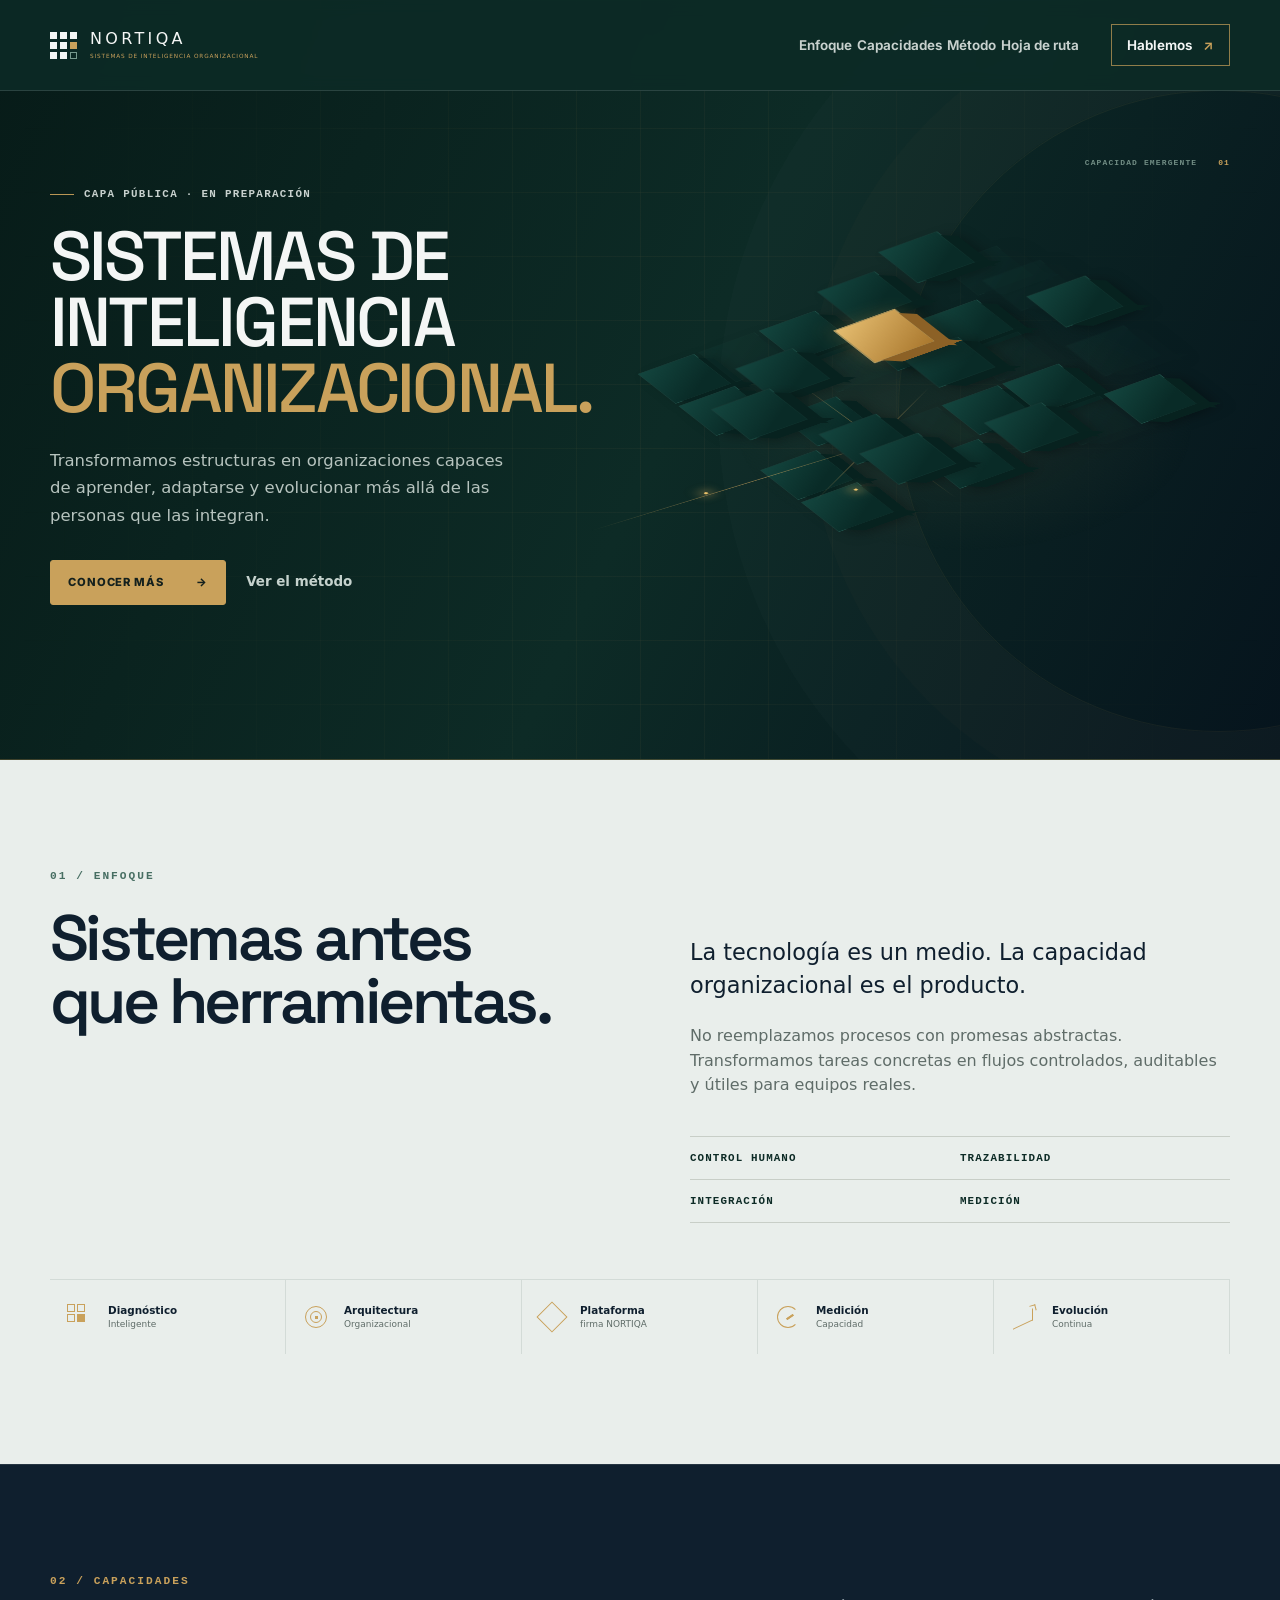
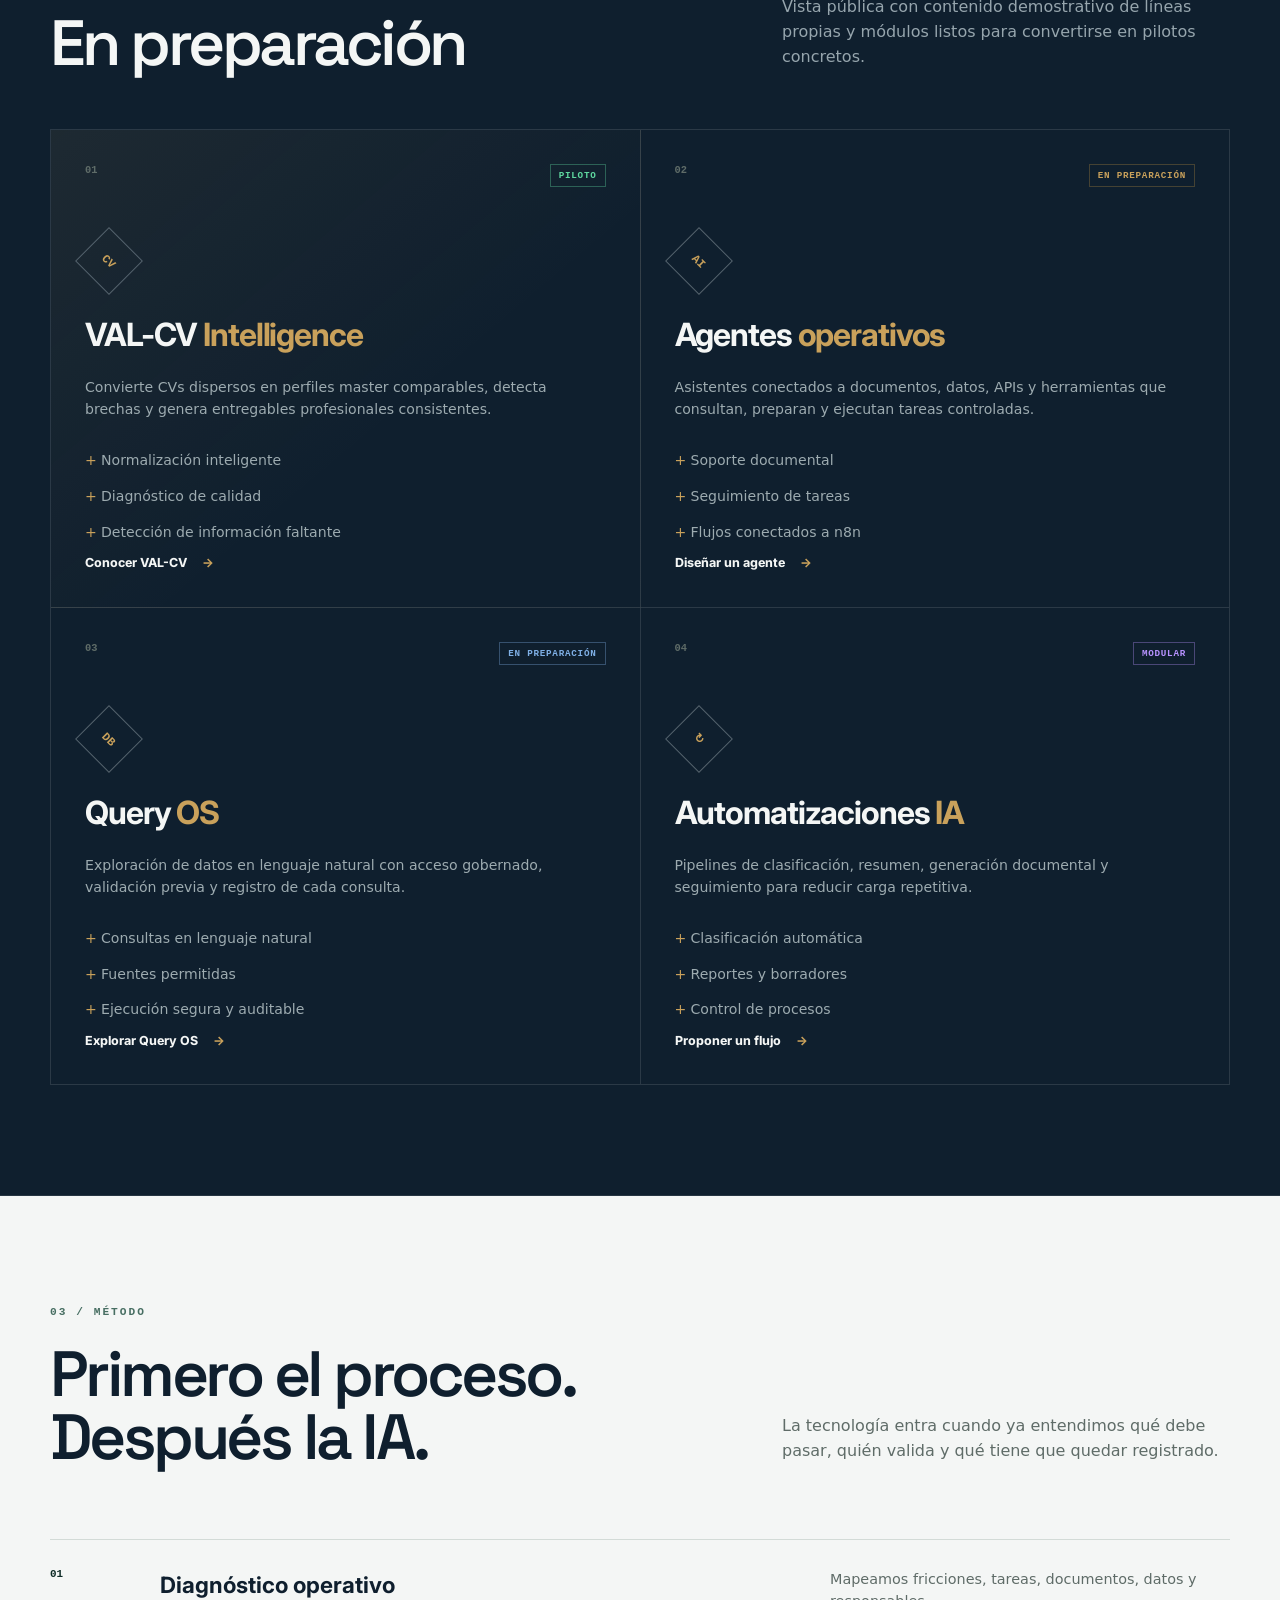
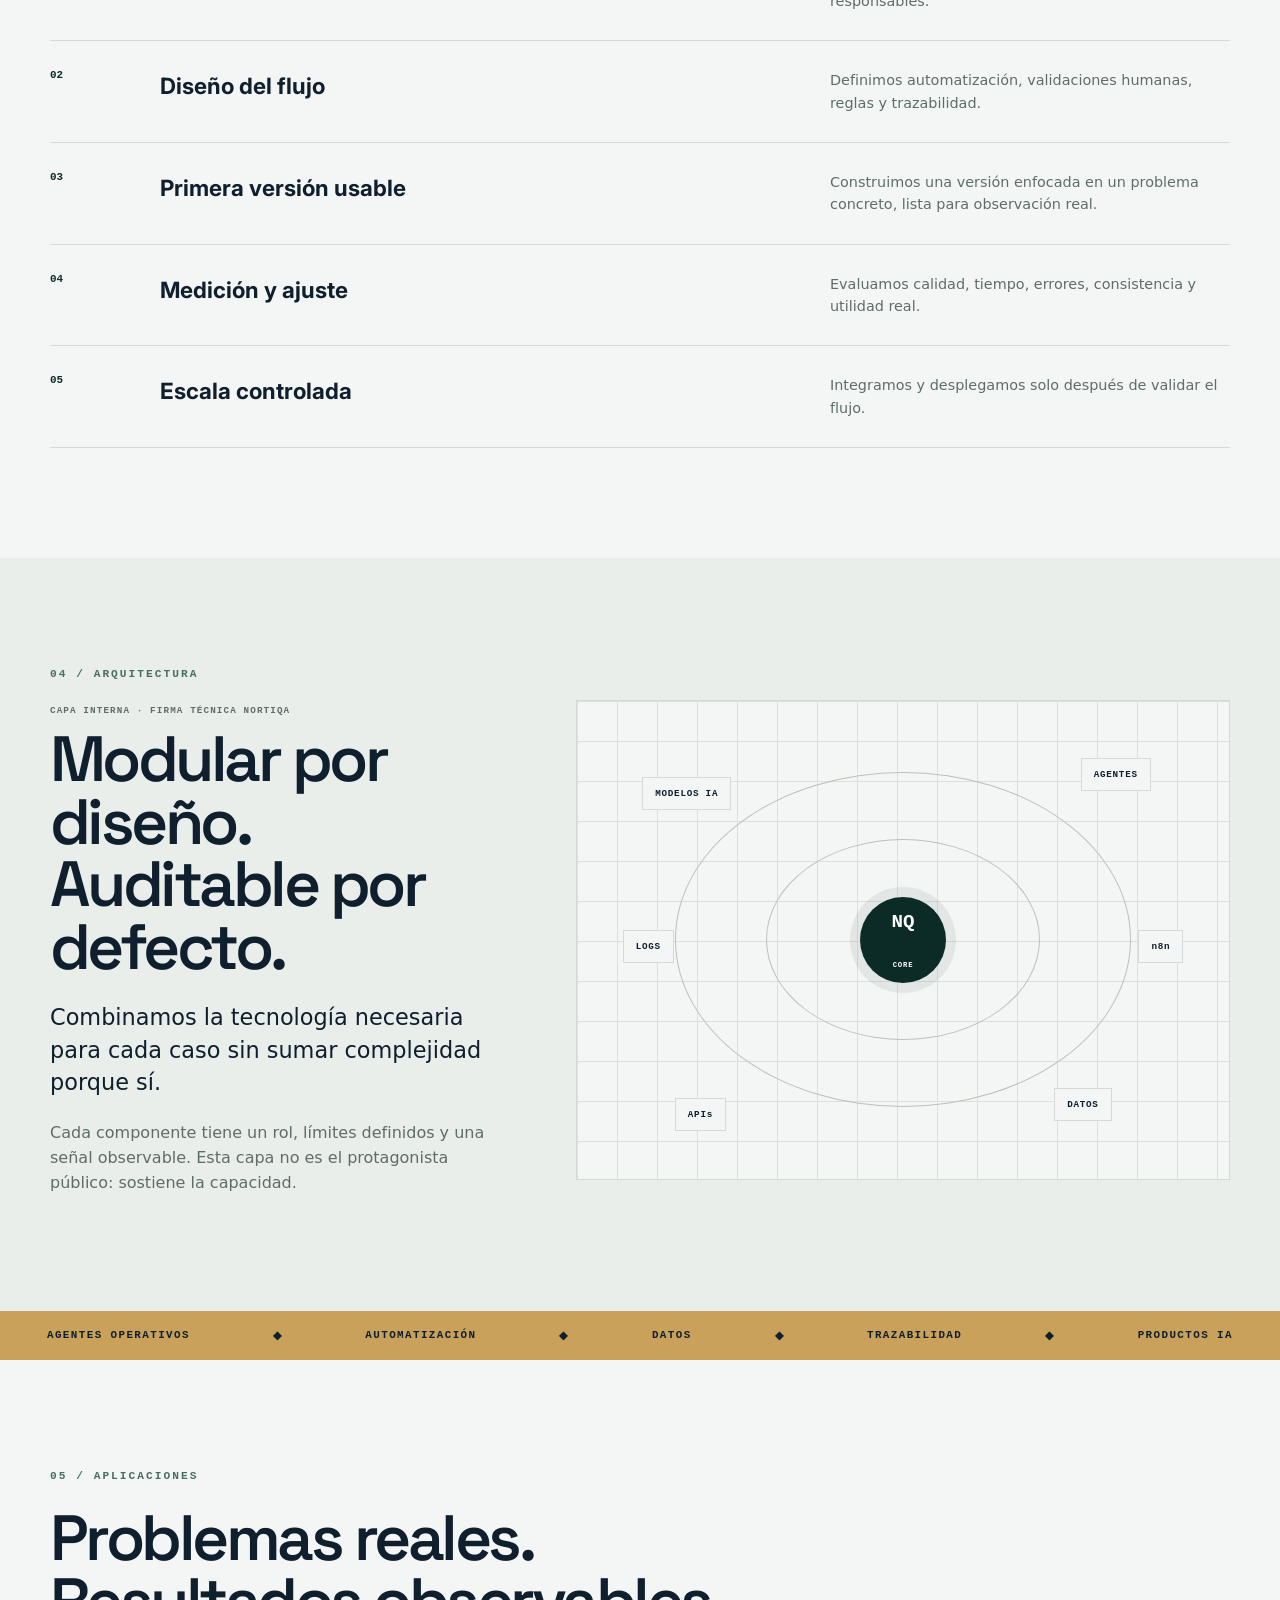
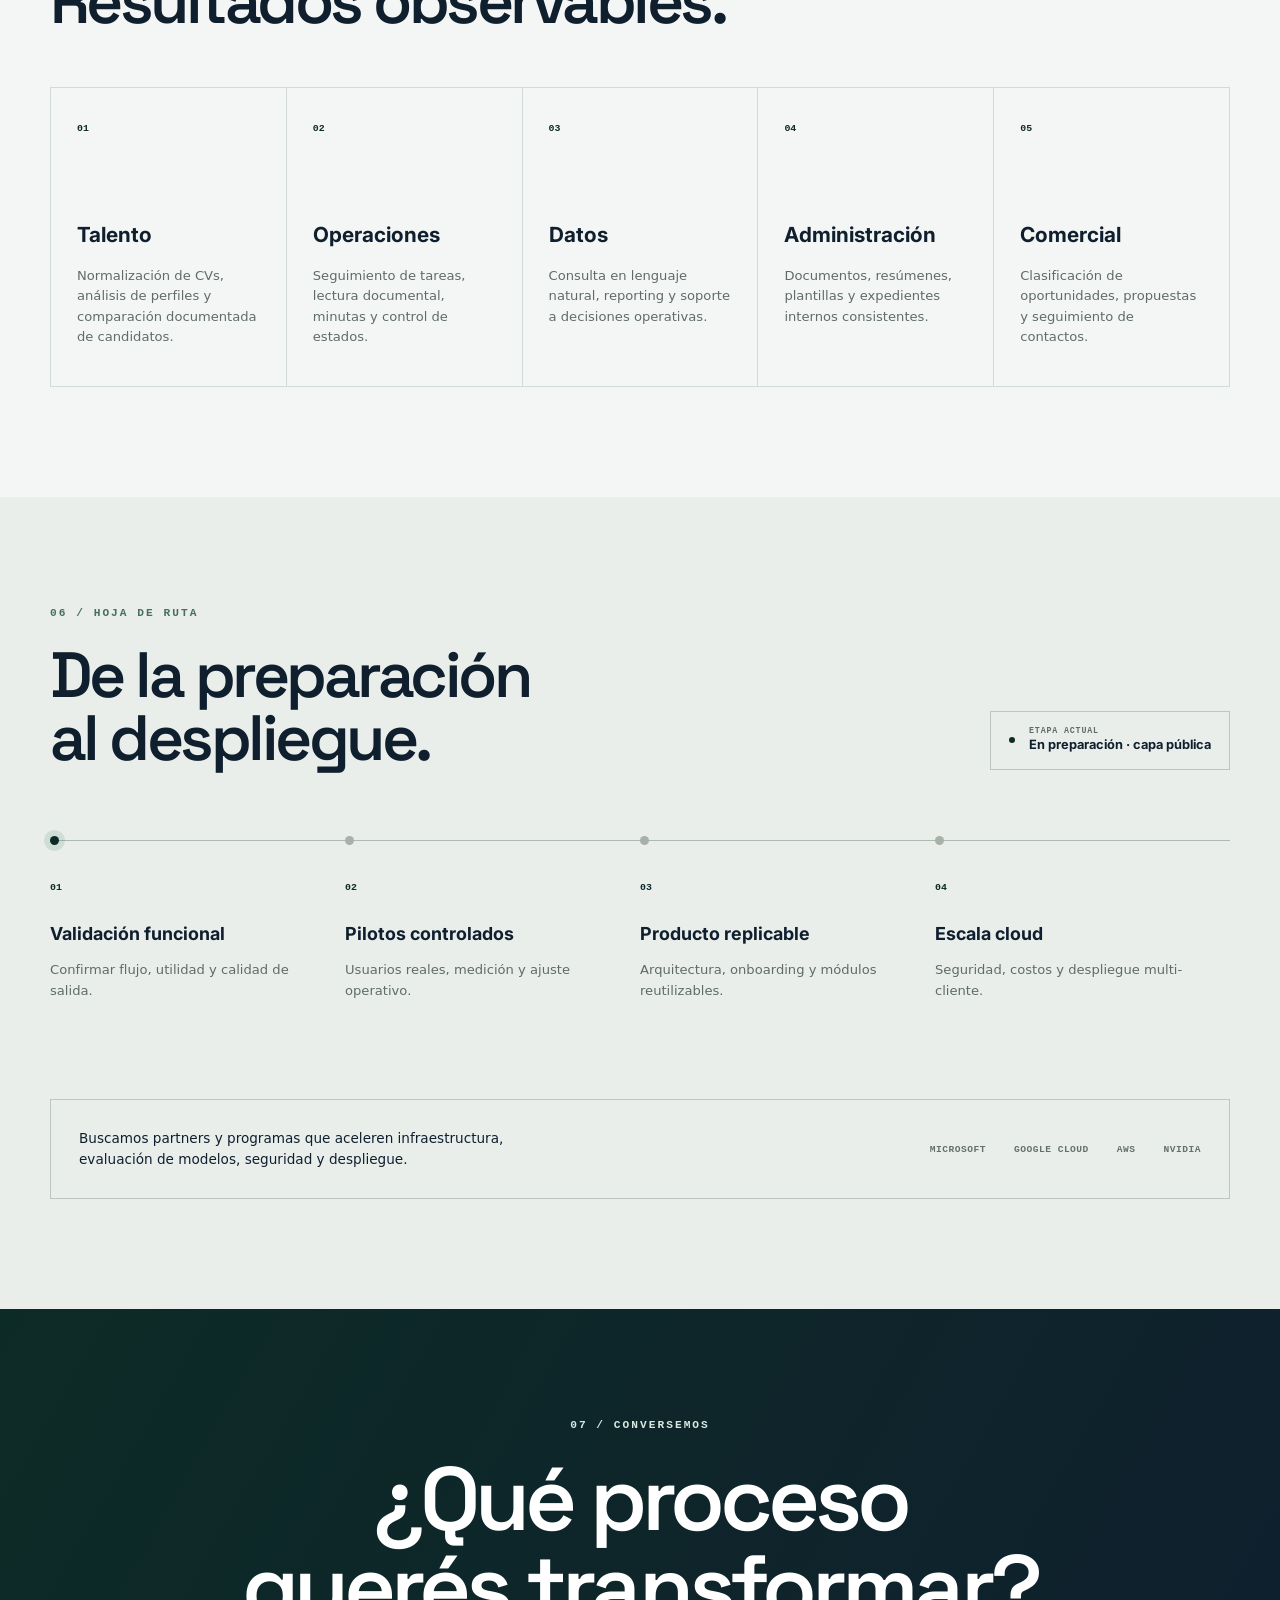
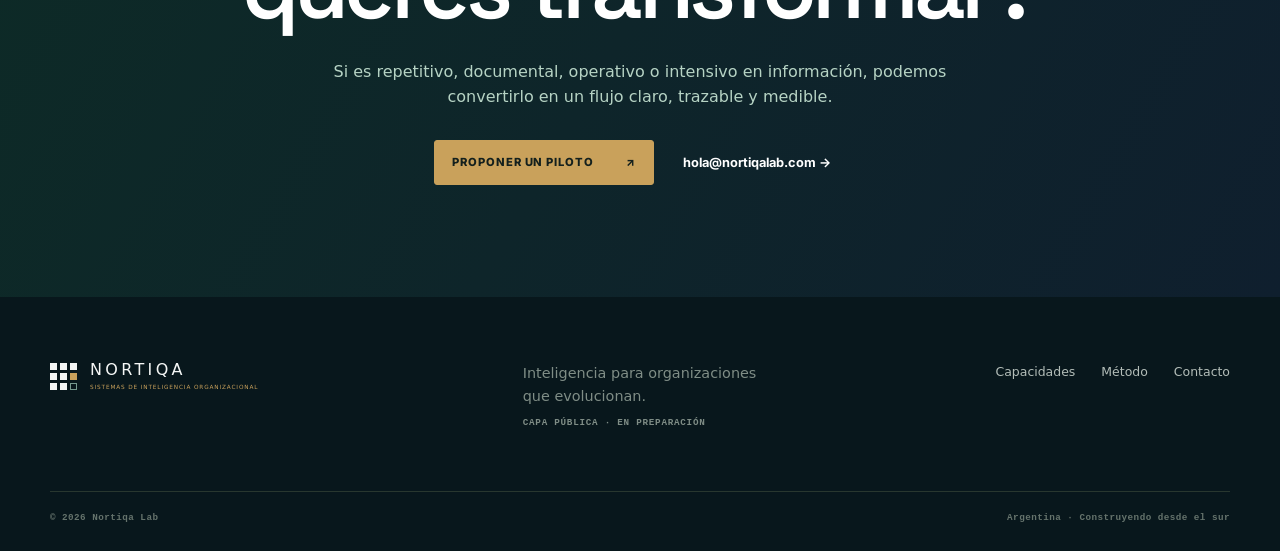
==== exports/nortiqa-home-polish/index.html @ e9f82d31 "feat(exports): institutional home polish package (section pass) Version a DEV static polish of the l" ====
<!doctype html>
<html lang="es">
<head>
  <meta charset="UTF-8">
  <meta name="viewport" content="width=device-width, initial-scale=1">
  <meta name="theme-color" content="#0d2b26">
  <meta name="description" content="NORTIQA — Sistemas de Inteligencia Organizacional. Capa pública en preparación.">
  <title>NORTIQA — Sistemas de Inteligencia Organizacional</title>
  <link rel="preconnect" href="https://fonts.googleapis.com">
  <link rel="preconnect" href="https://fonts.gstatic.com" crossorigin>
  <link href="https://fonts.googleapis.com/css2?family=Inter:wght@400;500;600;700&family=Space+Grotesk:wght@500;600;700&display=swap" rel="stylesheet">
  <link rel="stylesheet" href="style.base.css">
  <link rel="stylesheet" href="polish.css">
</head>
<body class="home polish-v2" data-layer="public">
  <a class="skip-link" href="#contenido">Saltar al contenido</a>

  <header class="site-header">
    <div class="wrap header-inner">
      <a class="brand" href="#inicio" aria-label="NORTIQA, inicio">
        <span class="nq-symbol" aria-hidden="true"><i></i><i></i><i></i><i></i><i></i><i></i><i></i><i></i><i></i></span>
        <span class="brand-name">NORTIQA<small>Sistemas de Inteligencia Organizacional</small></span>
      </a>
      <nav class="nav" aria-label="Principal">
        <div class="nav-links" id="nav-links">
          <a href="#enfoque">Enfoque</a>
          <a href="#productos">Capacidades</a>
          <a href="#metodo">Método</a>
          <a href="#roadmap">Hoja de ruta</a>
        </div>
        <button class="nav-toggle" type="button" aria-expanded="false" aria-controls="nav-links" aria-label="Abrir menú">
          <span></span><span></span><span></span>
        </button>
        <a class="nav-cta" href="#contacto">Hablemos <span>↗</span></a>
      </nav>
    </div>
  </header>

  <main id="contenido">
    <!-- 00 HERO — brand signature in header; one composition -->
    <section class="hero" id="inicio">
      <div class="wrap hero-grid">
        <div class="hero-copy">
          <p class="eyebrow"><span></span> Capa pública · En preparación</p>
          <h1>Sistemas de<br>inteligencia<br><em>organizacional.</em></h1>
          <p class="hero-lead">Transformamos estructuras en organizaciones capaces de aprender, adaptarse y evolucionar más allá de las personas que las integran.</p>
          <div class="hero-actions">
            <a class="button" href="#productos">Conocer más <span aria-hidden="true">→</span></a>
            <a class="text-link hero-secondary" href="#metodo">Ver el método</a>
          </div>
        </div>
        <div class="emergent-system" aria-label="Representación modular de capacidad emergente">
          <div class="architecture-field" aria-hidden="true">
            <i class="cube cube-1"></i><i class="cube cube-2"></i><i class="cube cube-3"></i><i class="cube cube-4"></i><i class="cube cube-5"></i><i class="cube cube-6"></i><i class="cube cube-7"></i><i class="cube cube-8"></i><i class="cube cube-9"></i><i class="cube cube-10"></i><i class="cube cube-11"></i><i class="cube cube-12"></i><i class="cube cube-13"></i><i class="cube cube-14"></i><i class="cube cube-15"></i><i class="cube cube-16"></i><i class="cube cube-17"></i><i class="cube cube-18"></i><i class="cube cube-19"></i><i class="cube cube-20"></i><i class="cube cube-21"></i><i class="cube cube-22"></i><i class="cube cube-23"></i><i class="cube cube-24"></i><i class="cube cube-25"></i><i class="cube cube-26"></i><i class="cube cube-27"></i><i class="cube cube-28"></i><i class="cube cube-29"></i><i class="cube cube-30"></i>
            <span class="field-line line-a"></span><span class="field-line line-b"></span><span class="field-line line-c"></span>
            <b class="field-node node-a"></b><b class="field-node node-b"></b><b class="field-node node-c"></b>
          </div>
          <p>CAPACIDAD EMERGENTE <span>01</span></p>
        </div>
      </div>
    </section>

    <!-- 01 ENFOQUE -->
    <section class="manifesto section-pad" id="enfoque" data-layer="public">
      <div class="wrap split-heading">
        <div>
          <p class="section-index">01 / ENFOQUE</p>
          <h2>Sistemas antes<br>que herramientas.</h2>
        </div>
        <div class="manifesto-copy">
          <p class="lead">La tecnología es un medio. La capacidad organizacional es el producto.</p>
          <p>No reemplazamos procesos con promesas abstractas. Transformamos tareas concretas en flujos controlados, auditables y útiles para equipos reales.</p>
          <div class="principles">
            <span>Control humano</span><span>Trazabilidad</span><span>Integración</span><span>Medición</span>
          </div>
        </div>
      </div>
      <div class="wrap capability-strip" aria-label="Líneas de trabajo">
        <div><span class="cap-icon icon-structure"><i></i><i></i><i></i><i></i></span><p><strong>Diagnóstico</strong><small>Inteligente</small></p></div>
        <div><span class="cap-icon icon-architecture"><i></i><i></i><i></i></span><p><strong>Arquitectura</strong><small>Organizacional</small></p></div>
        <div><span class="cap-icon icon-platform"><i></i></span><p><strong>Plataforma</strong><small>firma NORTIQA</small></p></div>
        <div><span class="cap-icon icon-measure"><i></i><i></i></span><p><strong>Medición</strong><small>Capacidad</small></p></div>
        <div><span class="cap-icon icon-evolution"><i></i><i></i></span><p><strong>Evolución</strong><small>Continua</small></p></div>
      </div>
    </section>

    <!-- 02 CAPACIDADES (capa pública; contenido demostrativo) -->
    <section class="products section-pad" id="productos" data-layer="public">
      <div class="wrap">
        <div class="section-head">
          <div>
            <p class="section-index light">02 / CAPACIDADES</p>
            <h2>En preparación</h2>
          </div>
          <p>Vista pública con contenido demostrativo de líneas propias y módulos listos para convertirse en pilotos concretos.</p>
        </div>
        <div class="product-grid">
          <article class="product-card featured">
            <div class="card-top"><span class="product-num">01</span><span class="status">PILOTO</span></div>
            <div class="product-icon">CV</div>
            <h3>VAL-CV <em>Intelligence</em></h3>
            <p>Convierte CVs dispersos en perfiles master comparables, detecta brechas y genera entregables profesionales consistentes.</p>
            <ul>
              <li>Normalización inteligente</li>
              <li>Diagnóstico de calidad</li>
              <li>Detección de información faltante</li>
            </ul>
            <a href="https://nortiqalab.com/val-cv-intelligence/">Conocer VAL-CV <span>→</span></a>
          </article>
          <article class="product-card">
            <div class="card-top"><span class="product-num">02</span><span class="status amber">EN PREPARACIÓN</span></div>
            <div class="product-icon">AI</div>
            <h3>Agentes <em>operativos</em></h3>
            <p>Asistentes conectados a documentos, datos, APIs y herramientas que consultan, preparan y ejecutan tareas controladas.</p>
            <ul>
              <li>Soporte documental</li>
              <li>Seguimiento de tareas</li>
              <li>Flujos conectados a n8n</li>
            </ul>
            <a href="#contacto">Diseñar un agente <span>→</span></a>
          </article>
          <article class="product-card">
            <div class="card-top"><span class="product-num">03</span><span class="status blue">EN PREPARACIÓN</span></div>
            <div class="product-icon">DB</div>
            <h3>Query <em>OS</em></h3>
            <p>Exploración de datos en lenguaje natural con acceso gobernado, validación previa y registro de cada consulta.</p>
            <ul>
              <li>Consultas en lenguaje natural</li>
              <li>Fuentes permitidas</li>
              <li>Ejecución segura y auditable</li>
            </ul>
            <a href="https://nortiqalab.com/productos-ia/">Explorar Query OS <span>→</span></a>
          </article>
          <article class="product-card">
            <div class="card-top"><span class="product-num">04</span><span class="status violet">MODULAR</span></div>
            <div class="product-icon">↻</div>
            <h3>Automatizaciones <em>IA</em></h3>
            <p>Pipelines de clasificación, resumen, generación documental y seguimiento para reducir carga repetitiva.</p>
            <ul>
              <li>Clasificación automática</li>
              <li>Reportes y borradores</li>
              <li>Control de procesos</li>
            </ul>
            <a href="#contacto">Proponer un flujo <span>→</span></a>
          </article>
        </div>
      </div>
    </section>

    <!-- 03 MÉTODO -->
    <section class="method section-pad" id="metodo" data-layer="public">
      <div class="wrap">
        <div class="section-head dark">
          <div>
            <p class="section-index">03 / MÉTODO</p>
            <h2>Primero el proceso.<br>Después la IA.</h2>
          </div>
          <p>La tecnología entra cuando ya entendimos qué debe pasar, quién valida y qué tiene que quedar registrado.</p>
        </div>
        <ol class="method-list">
          <li><span>01</span><div><h3>Diagnóstico operativo</h3><p>Mapeamos fricciones, tareas, documentos, datos y responsables.</p></div></li>
          <li><span>02</span><div><h3>Diseño del flujo</h3><p>Definimos automatización, validaciones humanas, reglas y trazabilidad.</p></div></li>
          <li><span>03</span><div><h3>Primera versión usable</h3><p>Construimos una versión enfocada en un problema concreto, lista para observación real.</p></div></li>
          <li><span>04</span><div><h3>Medición y ajuste</h3><p>Evaluamos calidad, tiempo, errores, consistencia y utilidad real.</p></div></li>
          <li><span>05</span><div><h3>Escala controlada</h3><p>Integramos y desplegamos solo después de validar el flujo.</p></div></li>
        </ol>
      </div>
    </section>

    <!-- 04 ARQUITECTURA — capa interna / firma técnica -->
    <section class="architecture section-pad" id="arquitectura" data-layer="internal">
      <div class="wrap architecture-grid">
        <div>
          <p class="section-index">04 / ARQUITECTURA</p>
          <p class="layer-note">Capa interna · firma técnica NORTIQA</p>
          <h2>Modular por diseño.<br>Auditable por defecto.</h2>
          <p class="lead">Combinamos la tecnología necesaria para cada caso sin sumar complejidad porque sí.</p>
          <p>Cada componente tiene un rol, límites definidos y una señal observable. Esta capa no es el protagonista público: sostiene la capacidad.</p>
        </div>
        <div class="tech-map" aria-label="Mapa técnico NORTIQA">
          <span class="tech-core">NQ<br><small>CORE</small></span>
          <span class="tech-item t1">MODELOS IA</span>
          <span class="tech-item t2">AGENTES</span>
          <span class="tech-item t3">n8n</span>
          <span class="tech-item t4">DATOS</span>
          <span class="tech-item t5">APIs</span>
          <span class="tech-item t6">LOGS</span>
        </div>
      </div>
      <div class="ticker" aria-hidden="true">
        <span>AGENTES OPERATIVOS</span><i>◆</i>
        <span>AUTOMATIZACIÓN</span><i>◆</i>
        <span>DATOS</span><i>◆</i>
        <span>TRAZABILIDAD</span><i>◆</i>
        <span>PRODUCTOS IA</span>
      </div>
    </section>

    <!-- 05 APLICACIONES -->
    <section class="use-cases section-pad" id="aplicaciones" data-layer="public">
      <div class="wrap">
        <div class="section-head">
          <div>
            <p class="section-index">05 / APLICACIONES</p>
            <h2>Problemas reales.<br>Resultados observables.</h2>
          </div>
        </div>
        <div class="case-grid">
          <article><span>01</span><h3>Talento</h3><p>Normalización de CVs, análisis de perfiles y comparación documentada de candidatos.</p></article>
          <article><span>02</span><h3>Operaciones</h3><p>Seguimiento de tareas, lectura documental, minutas y control de estados.</p></article>
          <article><span>03</span><h3>Datos</h3><p>Consulta en lenguaje natural, reporting y soporte a decisiones operativas.</p></article>
          <article><span>04</span><h3>Administración</h3><p>Documentos, resúmenes, plantillas y expedientes internos consistentes.</p></article>
          <article><span>05</span><h3>Comercial</h3><p>Clasificación de oportunidades, propuestas y seguimiento de contactos.</p></article>
        </div>
      </div>
    </section>

    <!-- 06 HOJA DE RUTA -->
    <section class="roadmap section-pad" id="roadmap" data-layer="public">
      <div class="wrap">
        <div class="section-head dark">
          <div>
            <p class="section-index">06 / HOJA DE RUTA</p>
            <h2>De la preparación<br>al despliegue.</h2>
          </div>
          <div class="stage-badge">
            <span></span>
            <div>
              <small>ETAPA ACTUAL</small>
              <strong>En preparación · capa pública</strong>
            </div>
          </div>
        </div>
        <div class="roadmap-line">
          <article class="active"><span>01</span><h3>Validación funcional</h3><p>Confirmar flujo, utilidad y calidad de salida.</p></article>
          <article><span>02</span><h3>Pilotos controlados</h3><p>Usuarios reales, medición y ajuste operativo.</p></article>
          <article><span>03</span><h3>Producto replicable</h3><p>Arquitectura, onboarding y módulos reutilizables.</p></article>
          <article><span>04</span><h3>Escala cloud</h3><p>Seguridad, costos y despliegue multi-cliente.</p></article>
        </div>
        <div class="cloud-note">
          <p>Buscamos partners y programas que aceleren infraestructura, evaluación de modelos, seguridad y despliegue.</p>
          <div><span>MICROSOFT</span><span>GOOGLE CLOUD</span><span>AWS</span><span>NVIDIA</span></div>
        </div>
      </div>
    </section>

    <!-- 07 CTA -->
    <section class="cta section-pad" id="contacto" data-layer="public">
      <div class="wrap cta-inner">
        <p class="section-index light">07 / CONVERSEMOS</p>
        <h2>¿Qué proceso<br>querés transformar?</h2>
        <p>Si es repetitivo, documental, operativo o intensivo en información, podemos convertirlo en un flujo claro, trazable y medible.</p>
        <div class="hero-actions">
          <a class="button light-button" href="https://nortiqalab.com/contacto/">Proponer un piloto <span>↗</span></a>
          <a class="text-link" href="mailto:hola@nortiqalab.com">hola@nortiqalab.com →</a>
        </div>
      </div>
    </section>
  </main>

  <footer class="site-footer">
    <div class="wrap footer-main">
      <a class="brand footer-brand" href="#inicio">
        <span class="nq-symbol" aria-hidden="true"><i></i><i></i><i></i><i></i><i></i><i></i><i></i><i></i><i></i></span>
        <span class="brand-name">NORTIQA<small>Sistemas de Inteligencia Organizacional</small></span>
      </a>
      <p>Inteligencia para organizaciones<br>que evolucionan.<br><span class="footer-layer">Capa pública · En preparación</span></p>
      <div class="footer-links">
        <a href="#productos">Capacidades</a>
        <a href="#metodo">Método</a>
        <a href="#contacto">Contacto</a>
      </div>
    </div>
    <div class="wrap footer-bottom">
      <span>© 2026 Nortiqa Lab</span>
      <span>Argentina · Construyendo desde el sur</span>
    </div>
  </footer>

  <script src="nav.js"></script>
</body>
</html>
---- exports/nortiqa-home-polish/style.base.css ----
/*
Theme Name: Nortiqa Lab
Author: Nortiqa Lab
Version: 0.5.1
Text Domain: nortiqa-lab
*/
@font-face{font-family:"Space Grotesk";font-style:normal;font-weight:500;font-display:swap;src:url("fonts/SpaceGrotesk-500.woff2") format("woff2")}
@font-face{font-family:"Space Grotesk";font-style:normal;font-weight:600;font-display:swap;src:url("fonts/SpaceGrotesk-600.woff2") format("woff2")}
@font-face{font-family:"Space Grotesk";font-style:normal;font-weight:700;font-display:swap;src:url("fonts/SpaceGrotesk-700.woff2") format("woff2")}
@font-face{font-family:"Inter";font-style:normal;font-weight:400;font-display:swap;src:url("fonts/Inter-400.woff2") format("woff2")}
@font-face{font-family:"Inter";font-style:normal;font-weight:500;font-display:swap;src:url("fonts/Inter-500.woff2") format("woff2")}
@font-face{font-family:"Inter";font-style:normal;font-weight:600;font-display:swap;src:url("fonts/Inter-600.woff2") format("woff2")}


:root{--ink:#101b17;--forest:#0b1814;--green:#29e58c;--green-dark:#08613e;--cream:#f3f0e7;--paper:#faf9f5;--muted:#66716b;--line:#d9ddd7;--white:#fff;--amber:#f1b94f;--blue:#68a8ff;--violet:#b792ff;--mono:"SFMono-Regular",Consolas,"Liberation Mono",monospace;--sans:Inter,"Helvetica Neue",Arial,sans-serif}
*{box-sizing:border-box}html{scroll-behavior:smooth}body{margin:0;background:var(--paper);color:var(--ink);font-family:var(--sans);line-height:1.55;-webkit-font-smoothing:antialiased}a{color:inherit}.wrap{width:min(1180px,calc(100% - 48px));margin-inline:auto}.skip-link{position:fixed;left:12px;top:-60px;z-index:100;background:var(--green);padding:12px 16px;color:var(--forest)}.skip-link:focus{top:12px}.site-header{position:absolute;inset:0 0 auto;z-index:20;border-bottom:1px solid rgba(255,255,255,.14);color:white}.header-inner{height:84px;display:flex;align-items:center;justify-content:space-between}.brand{display:inline-flex;align-items:center;gap:11px;color:inherit;text-decoration:none;font-size:.76rem;font-weight:800;letter-spacing:.17em;line-height:1.1}.brand b{display:block;color:var(--green);font-weight:800}.brand-mark{width:36px;height:36px;display:grid;place-items:center;border:1px solid var(--green);color:var(--green);font:700 .72rem var(--mono);letter-spacing:-.04em;transform:rotate(45deg)}.brand-mark::first-line{transform:rotate(-45deg)}.nav{display:flex;align-items:center;gap:32px}.nav a{text-decoration:none;color:#cbd3cf;font-size:.84rem;font-weight:650}.nav a:hover{color:var(--green)}.nav-cta{border:1px solid rgba(255,255,255,.35);padding:10px 15px;color:white!important}.nav-cta span{color:var(--green);margin-left:8px}.nav-toggle{display:none;flex-direction:column;justify-content:center;gap:5px;width:34px;height:34px;padding:6px;margin:0;background:none;border:0;color:inherit;cursor:pointer}.nav-toggle span{display:block;width:20px;height:2px;background:currentColor;transition:transform .2s ease,opacity .2s ease}.nav-toggle[aria-expanded="true"] span:nth-child(1){transform:translateY(7px) rotate(45deg)}.nav-toggle[aria-expanded="true"] span:nth-child(2){opacity:0}.nav-toggle[aria-expanded="true"] span:nth-child(3){transform:translateY(-7px) rotate(-45deg)}.hero{min-height:780px;padding:160px 0 86px;background:var(--forest);color:white;overflow:hidden;position:relative}.hero:before{content:"";position:absolute;inset:0;background-image:linear-gradient(rgba(255,255,255,.025) 1px,transparent 1px),linear-gradient(90deg,rgba(255,255,255,.025) 1px,transparent 1px);background-size:64px 64px;mask-image:linear-gradient(to right,#000,transparent 75%)}.hero:after{content:"";position:absolute;width:640px;height:640px;border:1px solid rgba(41,229,140,.12);border-radius:50%;right:-260px;top:90px;box-shadow:0 0 0 90px rgba(41,229,140,.025),0 0 0 180px rgba(41,229,140,.018)}.hero-grid{position:relative;z-index:2;display:grid;grid-template-columns:minmax(0,1.25fr) minmax(360px,.75fr);gap:70px;align-items:center}.eyebrow,.section-index{font:700 .7rem var(--mono);letter-spacing:.18em;text-transform:uppercase;color:var(--green)}.eyebrow{display:flex;align-items:center;gap:10px;margin:0 0 26px}.eyebrow span{width:24px;height:1px;background:var(--green)}.hero h1{max-width:790px;margin:0;font-size:clamp(3.6rem,6.5vw,6.7rem);font-weight:560;line-height:.93;letter-spacing:-.065em}.hero h1 em,.product-card h3 em{color:var(--green);font-style:normal}.hero-lead{max-width:660px;margin:30px 0;color:#aebbb5;font-size:1.18rem;line-height:1.65}.hero-actions{display:flex;align-items:center;flex-wrap:wrap;gap:14px}.button{display:inline-flex;align-items:center;justify-content:center;gap:32px;min-height:52px;padding:13px 20px;background:var(--green);border:1px solid var(--green);color:var(--forest);font-size:.83rem;font-weight:800;text-decoration:none}.button:hover{background:#55efa4}.button.secondary{background:transparent;border-color:#5c6963;color:white}.hero-meta{display:flex;gap:28px;margin-top:54px;color:#84918b;font:600 .68rem var(--mono);letter-spacing:.05em;text-transform:uppercase}.hero-meta span{display:flex;align-items:center;gap:8px}.hero-meta i,.system-foot i,.stage-badge>span{width:6px;height:6px;border-radius:50%;background:var(--green);box-shadow:0 0 10px var(--green)}.system-card{position:relative;background:rgba(16,34,27,.75);border:1px solid rgba(41,229,140,.25);padding:18px;box-shadow:0 30px 80px rgba(0,0,0,.25);backdrop-filter:blur(12px)}.system-top,.system-foot{display:flex;justify-content:space-between;align-items:center;color:#718078;font:600 .58rem var(--mono);letter-spacing:.08em}.system-top b{color:var(--green);font-weight:700}.flow-stage{padding:18px 20px;margin-top:18px;border:1px solid rgba(255,255,255,.12);display:flex;flex-direction:column;position:relative}.flow-stage:before{content:"";position:absolute;left:-1px;top:15px;bottom:15px;width:2px;background:#607068}.flow-stage small{font:600 .56rem var(--mono);color:#728078;letter-spacing:.12em}.flow-stage strong{margin:6px 0 2px;font-size:1rem}.flow-stage span{color:#7f8d86;font-size:.7rem}.flow-engine{background:rgba(41,229,140,.07);border-color:rgba(41,229,140,.4)}.flow-engine:before,.flow-output:before{background:var(--green)}.flow-engine strong{color:var(--green)}.flow-connector{height:38px;display:flex;align-items:center;gap:12px;padding-left:30px}.flow-connector span{width:1px;height:100%;background:rgba(41,229,140,.35)}.flow-connector b{font:600 .5rem var(--mono);color:#52635a;letter-spacing:.12em}.system-foot{margin-top:18px;padding-top:14px;border-top:1px solid rgba(255,255,255,.08)}.system-foot strong{display:flex;align-items:center;gap:8px;color:#90a098;font-weight:600}.section-pad{padding:110px 0}.split-heading{display:grid;grid-template-columns:1fr 1fr;gap:100px}.section-index{margin:0 0 25px;color:var(--green-dark)}.section-index.light{color:var(--green)}h2{margin:0;font-size:clamp(2.8rem,5vw,5.2rem);line-height:.98;letter-spacing:-.055em;font-weight:580}.manifesto{background:var(--cream)}.manifesto-copy{padding-top:44px}.manifesto-copy p{color:var(--muted);font-size:1rem;max-width:570px}.manifesto-copy .lead,.architecture .lead{color:var(--ink);font-size:1.4rem;line-height:1.45}.principles{display:grid;grid-template-columns:1fr 1fr;border-top:1px solid #c8cec7;margin-top:38px}.principles span{padding:15px 0;border-bottom:1px solid #c8cec7;color:var(--green-dark);font:700 .68rem var(--mono);letter-spacing:.1em;text-transform:uppercase}.products{background:var(--forest);color:white}.section-head{display:flex;justify-content:space-between;gap:60px;align-items:flex-end;margin-bottom:54px}.section-head>p{max-width:390px;color:#89958f;margin:0 0 5px}.product-grid{display:grid;grid-template-columns:repeat(2,1fr);border-left:1px solid #2e3c36;border-top:1px solid #2e3c36}.product-card{min-height:480px;padding:34px;border-right:1px solid #2e3c36;border-bottom:1px solid #2e3c36;position:relative;transition:background .2s}.product-card:hover{background:#10251d}.product-card.featured{background:linear-gradient(140deg,rgba(41,229,140,.11),transparent 60%)}.card-top{display:flex;justify-content:space-between}.product-num{color:#637168;font:600 .65rem var(--mono)}.status{border:1px solid rgba(41,229,140,.35);padding:5px 8px;color:var(--green);font:700 .54rem var(--mono);letter-spacing:.08em}.status.amber{color:var(--amber);border-color:rgba(241,185,79,.35)}.status.blue{color:var(--blue);border-color:rgba(104,168,255,.35)}.status.violet{color:var(--violet);border-color:rgba(183,146,255,.35)}.product-icon{margin:50px 0 25px;width:48px;height:48px;border:1px solid #52615a;display:grid;place-items:center;color:var(--green);font:700 .72rem var(--mono);transform:rotate(45deg)}.product-card h3{font-size:2rem;margin:0 0 18px;letter-spacing:-.035em}.product-card p,.product-card li{color:#8d9a94;font-size:.88rem}.product-card ul{list-style:none;padding:0;margin:22px 0}.product-card li{padding:7px 0 7px 16px;position:relative}.product-card li:before{content:"+";position:absolute;left:0;color:var(--green)}.product-card>a{position:absolute;bottom:34px;text-decoration:none;color:white;font-size:.78rem;font-weight:750}.product-card>a span{color:var(--green);margin-left:12px}.method{background:var(--paper)}.section-head.dark>p{color:var(--muted)}.method-list{list-style:none;padding:0;margin:70px 0 0;border-top:1px solid var(--line)}.method-list li{display:grid;grid-template-columns:110px 1fr;padding:28px 0;border-bottom:1px solid var(--line)}.method-list>li>span{font:700 .68rem var(--mono);color:var(--green-dark)}.method-list div{display:flex;justify-content:space-between;gap:40px}.method-list h3{margin:0;font-size:1.4rem}.method-list p{width:400px;max-width:50%;margin:0;color:var(--muted);font-size:.9rem}.architecture{padding-bottom:0;background:var(--cream);overflow:hidden}.architecture-grid{display:grid;grid-template-columns:.8fr 1.2fr;gap:90px;align-items:center}.architecture-grid>div:first-child>p:last-child{color:var(--muted)}.tech-map{height:480px;position:relative;border:1px solid #cad0c9;background-image:linear-gradient(#dce0da 1px,transparent 1px),linear-gradient(90deg,#dce0da 1px,transparent 1px);background-size:40px 40px}.tech-map:before,.tech-map:after{content:"";position:absolute;inset:15%;border:1px solid #b8c2ba;border-radius:50%}.tech-map:after{inset:29%}.tech-core{position:absolute;z-index:2;left:50%;top:50%;transform:translate(-50%,-50%);width:86px;height:86px;border-radius:50%;display:grid;place-items:center;text-align:center;background:var(--forest);color:var(--green);font:700 1.2rem var(--mono);box-shadow:0 0 0 12px rgba(41,229,140,.12)}.tech-core small{font-size:.45rem;letter-spacing:.12em}.tech-item{position:absolute;z-index:2;background:var(--paper);border:1px solid #bdc6be;padding:10px 12px;color:var(--green-dark);font:700 .58rem var(--mono);letter-spacing:.08em}.t1{left:10%;top:16%}.t2{right:12%;top:12%}.t3{right:7%;top:48%}.t4{right:18%;bottom:12%}.t5{left:15%;bottom:10%}.t6{left:7%;top:48%}.ticker{margin-top:100px;background:var(--green);color:var(--forest);padding:18px;display:flex;justify-content:space-around;gap:25px;white-space:nowrap;font:800 .68rem var(--mono);letter-spacing:.13em}.ticker i{font-style:normal}.use-cases{background:var(--paper)}.case-grid{display:grid;grid-template-columns:repeat(5,1fr);border-top:1px solid var(--line);border-left:1px solid var(--line)}.case-grid article{min-height:290px;padding:26px;border-right:1px solid var(--line);border-bottom:1px solid var(--line)}.case-grid span{font:700 .62rem var(--mono);color:var(--green-dark)}.case-grid h3{margin:80px 0 15px;font-size:1.3rem}.case-grid p{color:var(--muted);font-size:.82rem}.roadmap{background:#e9ede8}.stage-badge{display:flex;align-items:center;gap:14px;border:1px solid #bdc7bf;padding:14px 18px}.stage-badge div{display:flex;flex-direction:column}.stage-badge small{font:600 .52rem var(--mono);letter-spacing:.1em;color:var(--muted)}.stage-badge strong{font-size:.8rem}.roadmap-line{display:grid;grid-template-columns:repeat(4,1fr);margin-top:70px;border-top:1px solid #aeb9b1}.roadmap-line article{position:relative;padding:32px 30px 0 0}.roadmap-line article:before{content:"";position:absolute;top:-5px;width:9px;height:9px;border-radius:50%;background:#a7b1aa}.roadmap-line article.active:before{background:var(--green-dark);box-shadow:0 0 0 6px rgba(8,97,62,.12)}.roadmap-line span{font:700 .62rem var(--mono);color:var(--green-dark)}.roadmap-line h3{margin:22px 0 12px;font-size:1.12rem}.roadmap-line p{color:var(--muted);font-size:.82rem}.cloud-note{display:flex;justify-content:space-between;gap:40px;margin-top:85px;padding:28px;border:1px solid #bdc7bf}.cloud-note p{max-width:450px;margin:0;font-size:.85rem}.cloud-note div{display:flex;align-items:center;gap:28px;flex-wrap:wrap}.cloud-note span{font:750 .6rem var(--mono);letter-spacing:.05em;color:#65716a}.cta{background:var(--green-dark);color:white;text-align:center;position:relative;overflow:hidden}.cta:before{content:"NQ";position:absolute;inset:-80px 0 auto;color:rgba(255,255,255,.035);font-size:30rem;font-weight:900;line-height:1}.cta-inner{position:relative;z-index:2;display:flex;flex-direction:column;align-items:center}.cta h2{font-size:clamp(3.5rem,7vw,7rem)}.cta>div>p:not(.section-index){max-width:620px;color:#b6d3c4;margin:28px auto}.light-button{background:white;border-color:white;color:var(--green-dark)}.text-link{color:white;text-decoration:none;font-size:.8rem;font-weight:700;padding:15px}.site-footer{background:var(--forest);color:white;padding:65px 0 28px}.footer-main{display:grid;grid-template-columns:1fr 1fr auto;gap:50px;align-items:start}.footer-main p{margin:0;color:#7f8d86;font-size:.9rem}.footer-links{display:flex;gap:26px}.footer-links a{color:#b3bdb8;text-decoration:none;font-size:.78rem}.footer-bottom{display:flex;justify-content:space-between;margin-top:60px;padding-top:20px;border-top:1px solid #28372f;color:#65736c;font:600 .58rem var(--mono);letter-spacing:.05em}

@media(max-width:900px){.hero{min-height:auto}.hero-grid,.split-heading,.architecture-grid{grid-template-columns:1fr}.hero-grid{gap:55px}.hero h1{font-size:clamp(3.5rem,12vw,6rem)}.system-card{max-width:540px}.split-heading{gap:20px}.section-head{align-items:flex-start;flex-direction:column}.product-grid{grid-template-columns:1fr}.case-grid{grid-template-columns:repeat(2,1fr)}.roadmap-line{grid-template-columns:repeat(2,1fr);row-gap:45px}.cloud-note{flex-direction:column}.architecture-grid{gap:50px}.tech-map{max-width:680px;width:100%}.footer-main{grid-template-columns:1fr 1fr}.footer-links{grid-column:1/-1}}
@media(max-width:620px){.wrap{width:min(100% - 30px,1180px)}.header-inner{height:70px}.nav-toggle{display:flex}.nav-links{display:none;position:absolute;top:76px;left:0;right:0;flex-direction:column;gap:2px;background:rgba(13,43,38,.98);padding:10px 24px 22px;border-bottom:1px solid rgba(255,255,255,.14)}.nav-links.is-open{display:flex}.nav-links a{padding:14px 0;font-size:1rem;border-bottom:1px solid rgba(255,255,255,.08)}.nav-links a:last-child{border-bottom:0}.nav-cta{padding:8px 12px}.hero{padding:128px 0 68px}.hero h1{font-size:3.35rem}.hero-lead{font-size:1rem}.hero-actions{align-items:stretch;flex-direction:column}.button{width:100%}.hero-meta{flex-direction:column;gap:10px;margin-top:36px}.system-card{padding:12px}.section-pad{padding:76px 0}h2{font-size:2.8rem}.manifesto-copy{padding-top:10px}.principles{grid-template-columns:1fr}.product-card{min-height:510px;padding:26px}.method-list li{grid-template-columns:45px 1fr}.method-list div{display:block}.method-list p{max-width:none;width:auto;margin-top:8px}.tech-map{height:380px}.t1{left:3%}.t2{right:3%}.t3{right:1%}.t4{right:7%}.t5{left:6%}.t6{left:1%}.ticker{justify-content:flex-start;overflow:hidden}.case-grid{grid-template-columns:1fr}.case-grid article{min-height:220px}.case-grid h3{margin-top:45px}.roadmap-line{grid-template-columns:1fr}.roadmap-line article{padding-right:0}.cloud-note div{gap:18px}.footer-main{grid-template-columns:1fr}.footer-links{grid-column:auto}.footer-bottom{align-items:flex-start;flex-direction:column;gap:8px}.cta:before{font-size:18rem}}
@media(prefers-reduced-motion:reduce){html{scroll-behavior:auto}}

/* Dirección visual provisoria v0.3.1.
   Esta capa mantiene todos los componentes desacoplados de una identidad final. */
:root{
  --brand-primary:#215b46;
  --brand-technology:#355f83;
  --brand-accent:#a8833d;
  --surface:#fbfcfa;
  --surface-soft:#f3f5f2;
  --surface-tint:#edf3f0;
  --text:#17221d;
  --text-muted:#637069;
  --border:#d9dfda;
  --ink:var(--text);--forest:var(--text);--green:var(--brand-primary);
  --green-dark:var(--brand-primary);--cream:var(--surface-soft);
  --paper:var(--surface);--muted:var(--text-muted);--line:var(--border);
}
body{background:var(--surface);color:var(--text)}
.site-header{position:absolute;color:var(--text);background:rgba(251,252,250,.94);border-color:var(--border);backdrop-filter:blur(8px)}
.brand{font-size:1.04rem;letter-spacing:-.025em;text-transform:none}.brand b{display:inline;color:var(--brand-primary);font-weight:700}
.nav a{color:var(--text-muted)}.nav a:hover{color:var(--brand-primary)}
.nav-cta{border-color:var(--brand-primary);color:var(--brand-primary)!important}.nav-cta span{color:inherit}
.hero{min-height:740px;background:var(--surface);color:var(--text);border-bottom:1px solid var(--border)}
.hero:before{background-image:linear-gradient(var(--border) 1px,transparent 1px),linear-gradient(90deg,var(--border) 1px,transparent 1px);opacity:.28;mask-image:linear-gradient(to right,#000,transparent 68%)}
.hero:after{border-color:rgba(33,91,70,.1);box-shadow:0 0 0 90px rgba(33,91,70,.025),0 0 0 180px rgba(53,95,131,.018)}
.hero h1{font-weight:540}.hero h1 em,.product-card h3 em{color:var(--brand-primary)}
.hero-lead{color:var(--text-muted)}
.eyebrow,.section-index{color:var(--brand-primary)}.eyebrow span{background:var(--brand-accent)}
.button{background:var(--brand-primary);border-color:var(--brand-primary);color:white;border-radius:3px}.button:hover{background:#194a38}
.button.secondary{background:transparent;border-color:var(--border);color:var(--text)}
.hero-meta{color:var(--text-muted)}.hero-meta i,.system-foot i,.stage-badge>span{background:var(--brand-primary);box-shadow:none}
.system-card{background:var(--surface);border-color:var(--border);box-shadow:0 18px 55px rgba(23,34,29,.08);backdrop-filter:none}
.system-top,.system-foot{color:var(--text-muted)}.system-top b{color:var(--brand-primary)}
.flow-stage{border-color:var(--border);background:white}.flow-stage:before{background:var(--border)}
.flow-stage small,.flow-stage span{color:var(--text-muted)}.flow-stage strong{color:var(--text)}
.flow-engine{background:var(--surface-tint);border-color:rgba(33,91,70,.35)}.flow-engine:before,.flow-output:before{background:var(--brand-primary)}.flow-engine strong{color:var(--brand-primary)}
.flow-connector span{background:var(--border)}.flow-connector b{color:var(--text-muted)}
.system-foot{border-color:var(--border)}.system-foot strong{color:var(--text-muted)}
.manifesto,.architecture{background:var(--surface-soft)}
.products{background:var(--surface);color:var(--text);border-top:1px solid var(--border);border-bottom:1px solid var(--border)}
.section-index.light{color:var(--brand-technology)}
.section-head>p{color:var(--text-muted)}
.product-grid{border-color:var(--border)}.product-card{min-height:465px;border-color:var(--border);background:var(--surface)}
.product-card:hover{background:var(--surface-soft)}.product-card.featured{background:var(--surface-tint)}
.product-num{color:var(--text-muted)}.status{color:#5fd9a0;border-color:rgba(95,217,160,.35)}
.status.amber{color:var(--brand-accent);border-color:rgba(168,131,61,.35)}.status.blue{color:#7fb0e6;border-color:rgba(127,176,230,.35)}.status.violet{color:#b792ff;border-color:rgba(183,146,255,.35)}
.product-icon{border-color:var(--border);color:var(--brand-primary)}
.product-card p,.product-card li{color:var(--text-muted)}.product-card li:before,.product-card>a span{color:var(--brand-primary)}
.product-card>a{color:var(--text)}
.tech-map{background-color:var(--surface);border-color:var(--border)}.tech-core{background:var(--brand-primary);color:white;box-shadow:none}.tech-item{background:var(--surface);color:var(--brand-technology);border-color:var(--border)}
.ticker{background:var(--surface-tint);color:var(--brand-primary);border-top:1px solid var(--border);border-bottom:1px solid var(--border)}
.roadmap{background:var(--surface-soft)}
.cta{background:var(--brand-primary)}.cta:before{display:none}.cta .section-index.light{color:#d8e9e1}.light-button{background:white;border-color:white;color:var(--brand-primary)}
.site-footer{background:var(--text);color:white}.footer-brand b{color:#a8d2bf}

@media(max-width:620px){.site-header{background:rgba(251,252,250,.98)}.hero{padding-top:122px}.hero h1{font-size:3.15rem}}

/* Nortiqa Brand System v1.0 — referencia visual aprobada 2026-07-10 */
:root{
  --nq-deep-green:#0d2b26;
  --nq-deep-blue:#0f1f2e;
  --nq-gold:#c9a15b;
  --nq-light:#f4f6f5;
  --nq-graphite:#1e1e2e;
  --nq-border:rgba(174,185,181,.28);
  --brand-primary:var(--nq-deep-green);
  --brand-technology:var(--nq-deep-blue);
  --brand-accent:var(--nq-gold);
  --surface:var(--nq-light);
  --surface-soft:#e9eeeb;
  --surface-tint:#dfe8e3;
  --text:var(--nq-deep-blue);
  --text-muted:#5f6c68;
  --border:#d3dbd7;
  --sans:"Inter",Inter,ui-sans-serif,system-ui,-apple-system,"Segoe UI",sans-serif;
}
body{font-family:var(--sans)}
h1,h2,h3,.brand-name{font-family:"Space Grotesk",var(--sans)}
.site-header{color:var(--nq-light);background:rgba(13,43,38,.9);border-color:rgba(244,246,245,.13)}
.header-inner{height:90px}.brand{gap:13px;color:var(--nq-light);letter-spacing:.2em}.brand-name{font-size:1rem;font-weight:500;line-height:1}.brand-name small{display:block;margin-top:6px;color:var(--nq-gold);font:500 .36rem var(--sans);letter-spacing:.15em;text-transform:uppercase}
.nq-symbol{display:grid;grid-template-columns:repeat(3,7px);grid-template-rows:repeat(3,7px);gap:3px;width:27px;flex:0 0 27px}.nq-symbol i{display:block;background:var(--nq-light)}.nq-symbol i:nth-child(6){background:var(--nq-gold)}.nq-symbol i:nth-child(9){background:transparent;border:1px solid #76998e}
.nav a{color:#c8d1ce}.nav a:hover{color:var(--nq-gold)}.nav-cta{border-color:rgba(201,161,91,.7);color:var(--nq-light)!important}.nav-cta span{color:var(--nq-gold)}
.hero{min-height:800px;background:linear-gradient(115deg,#071b18 0%,var(--nq-deep-green) 53%,#06141d 100%);color:var(--nq-light);border-bottom-color:rgba(201,161,91,.28)}
.hero:before{background-image:linear-gradient(rgba(201,161,91,.055) 1px,transparent 1px),linear-gradient(90deg,rgba(201,161,91,.055) 1px,transparent 1px);opacity:1;mask-image:linear-gradient(to right,transparent,#000 52%,transparent)}
.hero:after{border-color:rgba(201,161,91,.08);box-shadow:0 0 0 90px rgba(201,161,91,.018),0 0 0 180px rgba(244,246,245,.012)}
.hero h1{font-weight:520;letter-spacing:-.055em}.hero h1 em,.product-card h3 em{color:var(--nq-gold)}.hero-lead{color:#b7c4bf}.eyebrow{color:#d9e1de}.eyebrow span{background:var(--nq-gold)}
.button{background:var(--nq-gold);border-color:var(--nq-gold);color:#14201d}.button:hover{background:#dbb76f}.button.secondary{border-color:rgba(244,246,245,.32);color:var(--nq-light)}
.hero-meta{color:#93a49e}.hero-meta i,.system-foot i{background:var(--nq-gold)}
.system-card{background:rgba(7,25,23,.45);border-color:rgba(201,161,91,.25);box-shadow:0 35px 90px rgba(0,0,0,.32)}.system-top,.system-foot{color:#82948e}.system-top b{color:var(--nq-gold)}
.emergent-system{padding:22px}.emergent-grid{width:min(100%,370px);aspect-ratio:1;display:grid;grid-template-columns:repeat(5,1fr);gap:7px;margin:32px auto;perspective:600px;transform:rotateX(58deg) rotateZ(-34deg);transform-style:preserve-3d}.emergent-grid .cell{display:block;background:linear-gradient(145deg,#174b43,#092520);border:1px solid rgba(95,148,133,.22);box-shadow:8px 10px 18px rgba(0,0,0,.32);transition:transform .25s}.emergent-grid .cell:nth-child(3n){transform:translateZ(14px)}.emergent-grid .cell:nth-child(7),.emergent-grid .cell:nth-child(13),.emergent-grid .cell:nth-child(19){transform:translateZ(28px)}.emergent-grid .cell-14{background:linear-gradient(145deg,#e3bd72,#a87931);border-color:#edcc8b;transform:translateZ(50px)!important;box-shadow:14px 18px 25px rgba(0,0,0,.4),0 0 20px rgba(201,161,91,.25)}
.system-principles{display:flex;justify-content:space-between;gap:12px;padding:16px 0;border-top:1px solid rgba(244,246,245,.08);color:#99aaa4;font:600 .5rem var(--mono);letter-spacing:.12em}.system-foot{border-color:rgba(244,246,245,.08)}.system-foot strong{color:#9fb0aa}
.section-index{color:#476e62}.section-index.light{color:var(--nq-gold)}
.products{background:var(--nq-deep-blue);color:var(--nq-light);border-color:rgba(244,246,245,.1)}.products .section-head>p{color:#96a5ad}.product-grid,.product-card{border-color:rgba(244,246,245,.12)}.product-card{background:transparent}.product-card:hover{background:rgba(244,246,245,.035)}.product-card.featured{background:linear-gradient(140deg,rgba(201,161,91,.08),transparent 60%)}.product-card h3,.product-card>a{color:var(--nq-light)}.product-card p,.product-card li{color:#9dabb0}.product-icon{border-color:#53616b;color:var(--nq-gold)}.product-card li:before,.product-card>a span{color:var(--nq-gold)}
.tech-core{background:var(--nq-deep-green)}.ticker{background:var(--nq-gold);color:var(--nq-deep-blue);border:0}.cta{background:linear-gradient(120deg,var(--nq-deep-green),var(--nq-deep-blue))}.site-footer{background:#08171c}.footer-brand .brand-name small{color:var(--nq-gold)}

@media(max-width:620px){.site-header{background:rgba(13,43,38,.98)}.header-inner{height:76px}.brand-name small{display:none}.nq-symbol{grid-template-columns:repeat(3,6px);grid-template-rows:repeat(3,6px);width:24px;flex-basis:24px}.hero{padding-top:126px}.hero h1{font-size:3rem}.emergent-grid{max-width:300px}}

/* v0.5.0 — composición fiel al prototipo web de la lámina aprobada */
.hero{min-height:760px;padding:150px 0 0}.hero-grid{grid-template-columns:minmax(400px,.82fr) minmax(480px,1.18fr);gap:40px;min-height:470px}.hero-copy{padding-top:25px}.hero h1{font-size:clamp(3.35rem,5.4vw,5.8rem);line-height:.95;text-transform:uppercase;letter-spacing:-.04em}.hero h1 em{font-style:normal}.hero-lead{max-width:510px;margin:26px 0 30px;font-size:1.03rem}.hero-actions .button{min-width:156px;min-height:45px;padding:10px 17px;font-size:.7rem;text-transform:uppercase;letter-spacing:.08em}.eyebrow{font-size:.58rem;letter-spacing:.2em;margin-bottom:24px}
.emergent-system{position:relative;align-self:stretch;min-height:470px;background:transparent;border:0;box-shadow:none;padding:0}.emergent-system>p{position:absolute;right:0;top:8px;margin:0;color:#718d84;font:600 .5rem var(--mono);letter-spacing:.14em}.emergent-system>p span{margin-left:15px;color:var(--nq-gold)}
.architecture-field{position:absolute;inset:30px 0 5px 5%;display:grid;grid-template-columns:repeat(6,68px);grid-template-rows:repeat(5,68px);gap:5px;align-content:center;justify-content:center;transform:rotateX(58deg) rotateZ(-34deg) translate3d(15px,-10px,0);transform-style:preserve-3d;perspective:850px}
.architecture-field:before{content:"";position:absolute;inset:-80px;background:radial-gradient(circle at 55% 55%,rgba(201,161,91,.07),transparent 45%);transform:translateZ(-50px)}
.cube{position:relative;display:block;background:linear-gradient(145deg,#13453e 0%,#092b27 70%);border:1px solid rgba(83,130,118,.18);box-shadow:12px 14px 20px rgba(0,0,0,.38);transform-style:preserve-3d}.cube:before,.cube:after{content:"";position:absolute;background:#07221f}.cube:before{left:100%;top:7px;width:13px;height:100%;transform-origin:left;transform:skewY(40deg)}.cube:after{left:7px;top:100%;width:100%;height:13px;transform-origin:top;transform:skewX(50deg)}
.cube:nth-child(2),.cube:nth-child(6),.cube:nth-child(9),.cube:nth-child(12),.cube:nth-child(17),.cube:nth-child(21),.cube:nth-child(24),.cube:nth-child(29){opacity:.18}.cube:nth-child(4n){transform:translateZ(18px)}.cube:nth-child(5),.cube:nth-child(13),.cube:nth-child(18),.cube:nth-child(26){transform:translateZ(35px)}.cube-15{background:linear-gradient(145deg,#e5bd70,#a9772d);border-color:#e7c176;transform:translateZ(70px)!important;box-shadow:16px 20px 28px rgba(0,0,0,.48),0 0 24px rgba(201,161,91,.28)}.cube-15:before,.cube-15:after{background:#8c6126}
.field-line{position:absolute;height:1px;background:linear-gradient(90deg,transparent,var(--nq-gold),transparent);opacity:.65;transform-origin:left}.line-a{width:360px;left:-100px;top:60%;transform:rotate(4deg) translateZ(3px)}.line-b{width:280px;left:35%;top:30%;transform:rotate(88deg) translateZ(3px)}.line-c{width:240px;left:18%;top:78%;transform:rotate(-28deg) translateZ(3px)}.field-node{position:absolute;width:4px;height:4px;border-radius:50%;background:#f2c66d;box-shadow:0 0 14px 4px rgba(201,161,91,.65)}.node-a{left:5%;top:60%}.node-b{left:63%;top:48%}.node-c{left:25%;top:78%}
.capability-strip{position:relative;z-index:3;display:grid;grid-template-columns:repeat(5,1fr);gap:0;margin-top:28px;border-top:1px solid rgba(244,246,245,.11)}.capability-strip>div{display:flex;align-items:center;gap:14px;padding:22px 16px;border-right:1px solid rgba(244,246,245,.08)}.capability-strip>div:first-child{padding-left:0}.capability-strip p{display:flex;flex-direction:column;margin:0;color:#b4c1bd;font-size:.65rem}.capability-strip strong{font-weight:600}.capability-strip small{color:#657c74;font-size:.56rem}.cap-icon{position:relative;width:28px;height:28px;flex:0 0 28px;color:var(--nq-gold)}.cap-icon i{position:absolute;display:block;border:1px solid currentColor}.icon-structure i{width:8px;height:8px}.icon-structure i:nth-child(1){left:1px;top:1px}.icon-structure i:nth-child(2){left:11px;top:1px}.icon-structure i:nth-child(3){left:1px;top:11px}.icon-structure i:nth-child(4){left:11px;top:11px;background:var(--nq-gold)}.icon-architecture i:nth-child(1){inset:3px;border-radius:50%}.icon-architecture i:nth-child(2){inset:8px;border-radius:50%}.icon-architecture i:nth-child(3){width:3px;height:3px;left:13px;top:13px;background:currentColor}.icon-platform i{inset:3px;transform:rotate(45deg)}.icon-measure i:nth-child(1){inset:3px;border-radius:50%;border-right-color:transparent}.icon-measure i:nth-child(2){width:8px;height:1px;left:12px;top:13px;background:currentColor;transform:rotate(-35deg)}.icon-evolution i:nth-child(1){width:20px;height:12px;left:3px;top:10px;border-width:0 1px 1px 0;transform:skewY(-25deg)}.icon-evolution i:nth-child(2){width:6px;height:6px;right:2px;top:2px;border-width:1px 1px 0 0;transform:rotate(-15deg)}

@media(max-width:1000px){.hero-grid{grid-template-columns:1fr 1fr}.architecture-field{transform:scale(.82) rotateX(58deg) rotateZ(-34deg) translate3d(-20px,15px,0)}.capability-strip{grid-template-columns:repeat(3,1fr)}}
@media(max-width:760px){.hero{padding-top:115px}.hero-grid{grid-template-columns:1fr;min-height:auto}.hero-copy{padding-top:0}.hero h1{font-size:clamp(2.9rem,12vw,4.3rem)}.emergent-system{min-height:390px}.architecture-field{left:50%;margin-left:-220px;transform:scale(.72) rotateX(58deg) rotateZ(-34deg) translate3d(0,30px,0)}.capability-strip{grid-template-columns:repeat(2,1fr);margin-top:0}.capability-strip>div{padding:17px 8px}.capability-strip>div:first-child{padding-left:8px}}
---- exports/nortiqa-home-polish/polish.css ----
/*
  polish.css — overlay DEV sobre style.base.css (tema WP nortiqa-lab ~0.5.x)
  Estado: DEV / Borrador — no es PROD.
*/

/* Fonts: prefer loaded Space Grotesk / Inter from <link>, ignore missing local @font-face */
body.polish-v2 {
  --sans: "Inter", ui-sans-serif, system-ui, sans-serif;
  --display: "Space Grotesk", var(--sans);
}

body.polish-v2 h1,
body.polish-v2 h2,
body.polish-v2 h3,
body.polish-v2 .brand-name {
  font-family: var(--display);
}

/* Hero: one composition — strip moved out; quieter secondary CTA */
body.polish-v2 .hero {
  padding-bottom: 96px;
}

body.polish-v2 .hero .capability-strip {
  display: none;
}

body.polish-v2 .eyebrow {
  letter-spacing: 0.12em;
  text-transform: uppercase;
  font-size: 0.68rem;
  opacity: 0.92;
}

body.polish-v2 .hero-secondary {
  color: #c5d2cd;
  text-decoration: none;
  font-size: 0.84rem;
  font-weight: 600;
  padding: 0.85rem 0.4rem;
  align-self: center;
}

body.polish-v2 .hero-secondary:hover {
  color: var(--nq-gold, #c9a15b);
}

body.polish-v2 .hero-actions {
  align-items: center;
}

/* Motion: presence without noise */
@media (prefers-reduced-motion: no-preference) {
  body.polish-v2 .hero-copy {
    animation: polish-rise 0.7s ease-out both;
  }

  body.polish-v2 .emergent-system {
    animation: polish-fade 1s ease-out 0.12s both;
  }

  body.polish-v2 .architecture-field .cube {
    animation: polish-pulse 5.5s ease-in-out infinite;
  }

  body.polish-v2 .architecture-field .cube:nth-child(3n) {
    animation-delay: 0.4s;
  }

  body.polish-v2 .architecture-field .cube:nth-child(5n) {
    animation-delay: 0.9s;
  }

  body.polish-v2 .stage-badge > span {
    animation: polish-dot 2.2s ease-in-out infinite;
  }
}

@keyframes polish-rise {
  from { opacity: 0; transform: translateY(14px); }
  to { opacity: 1; transform: none; }
}

@keyframes polish-fade {
  from { opacity: 0; }
  to { opacity: 1; }
}

@keyframes polish-pulse {
  0%, 100% { filter: brightness(1); }
  50% { filter: brightness(1.12); }
}

@keyframes polish-dot {
  0%, 100% { opacity: 1; }
  50% { opacity: 0.35; }
}

/* Enfoque: strip as post-hero rhythm, not hero clutter */
body.polish-v2 .manifesto .capability-strip {
  margin-top: 56px;
  border-top: 1px solid var(--border, #d3dbd7);
  color: inherit;
}

body.polish-v2 .manifesto .capability-strip > div {
  border-right-color: var(--border, #d3dbd7);
  padding: 22px 16px;
}

body.polish-v2 .manifesto .capability-strip p {
  color: var(--text, #0f1f2e);
}

body.polish-v2 .manifesto .capability-strip small {
  color: var(--text-muted, #5f6c68);
}

body.polish-v2 .manifesto .cap-icon {
  color: var(--brand-accent, #c9a15b);
}

/* Layer labels — public vs internal */
body.polish-v2 .layer-note {
  margin: 0 0 12px;
  font: 600 0.58rem var(--mono, ui-monospace, monospace);
  letter-spacing: 0.12em;
  text-transform: uppercase;
  color: var(--text-muted, #5f6c68);
}

body.polish-v2 .footer-layer {
  display: inline-block;
  margin-top: 10px;
  font: 600 0.58rem var(--mono, ui-monospace, monospace);
  letter-spacing: 0.08em;
  text-transform: uppercase;
  color: #7f8d86;
}

/* Status badges: calmer institutional tone */
body.polish-v2 .status {
  font-size: 0.58rem;
  letter-spacing: 0.08em;
}

/* Architecture: technical signature, not second hero */
body.polish-v2 .architecture .tech-core {
  box-shadow: 0 0 0 10px rgba(13, 43, 38, 0.08);
}

body.polish-v2 .architecture .lead + p {
  max-width: 36rem;
}

/* Section rhythm */
body.polish-v2 .section-head > p {
  max-width: 28rem;
}

@media (max-width: 760px) {
  body.polish-v2 .manifesto .capability-strip {
    grid-template-columns: repeat(2, 1fr);
  }

  body.polish-v2 .hero {
    padding-bottom: 72px;
  }
}
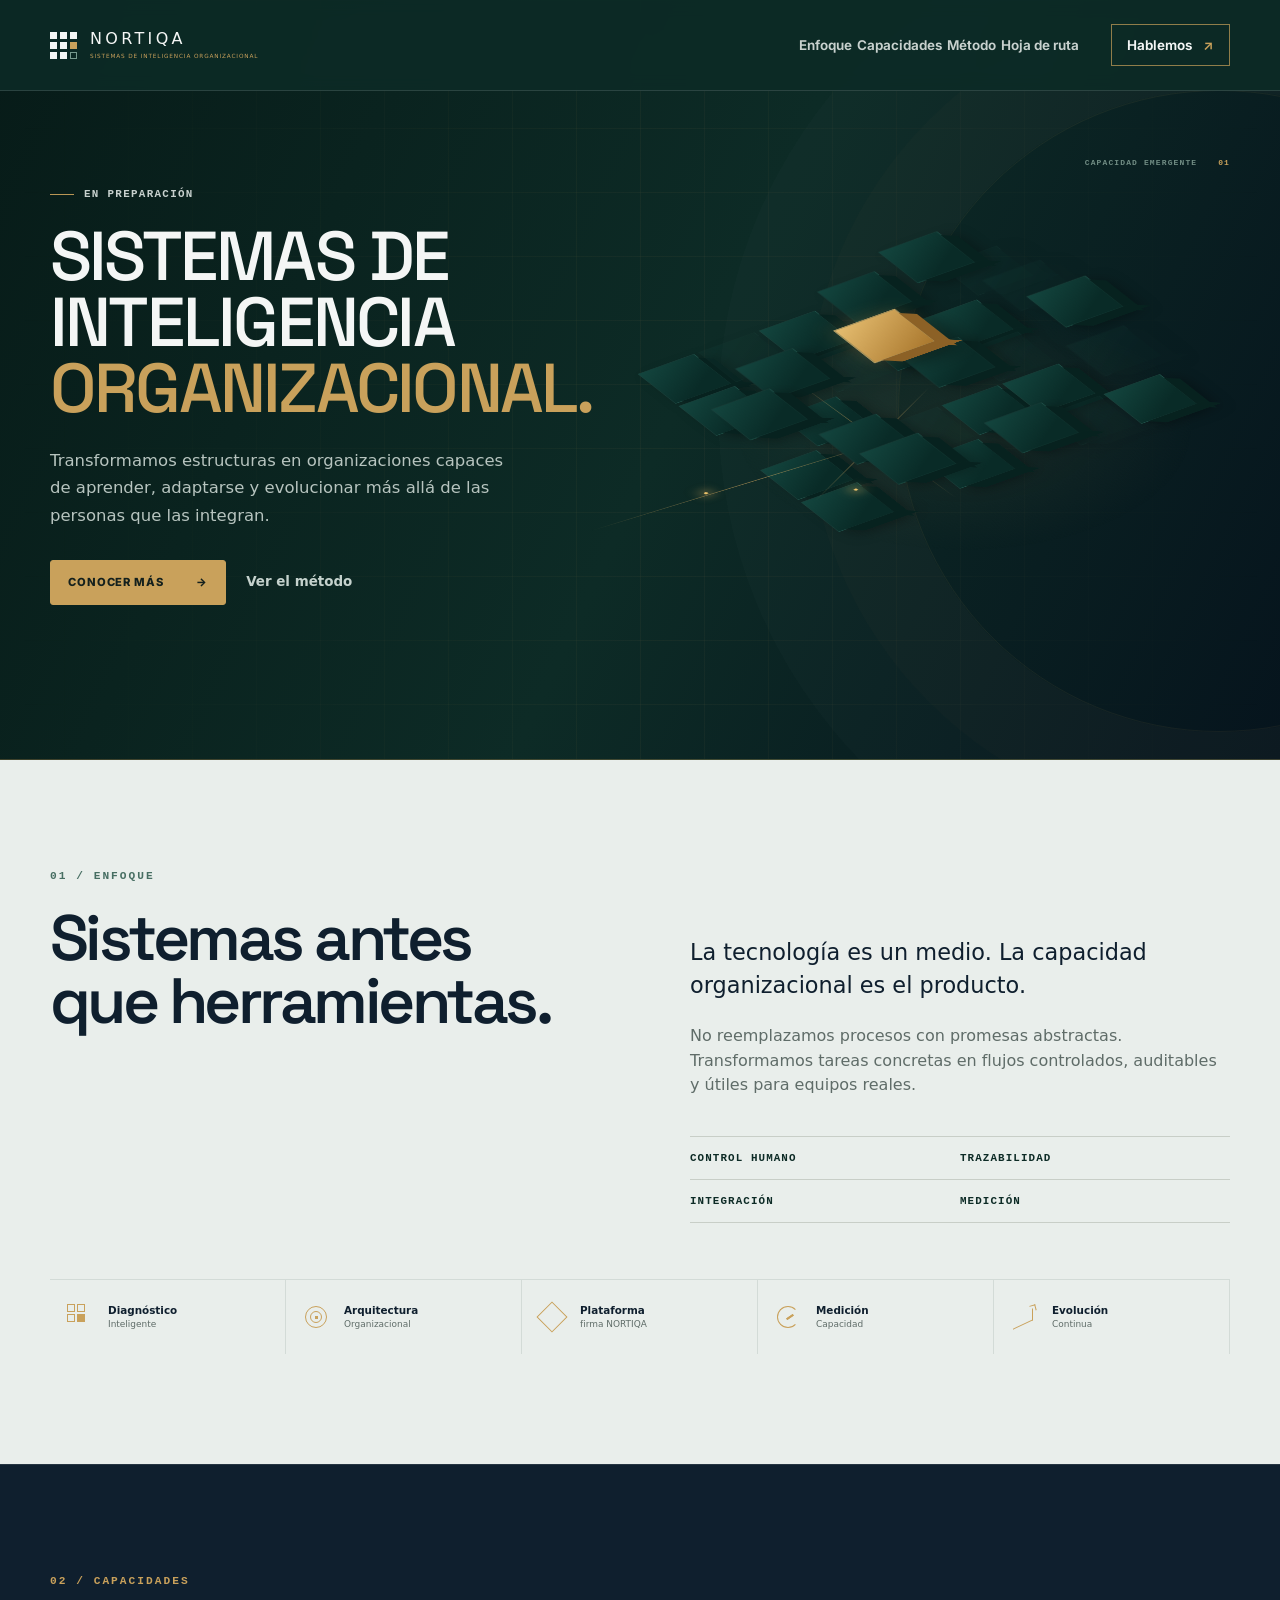
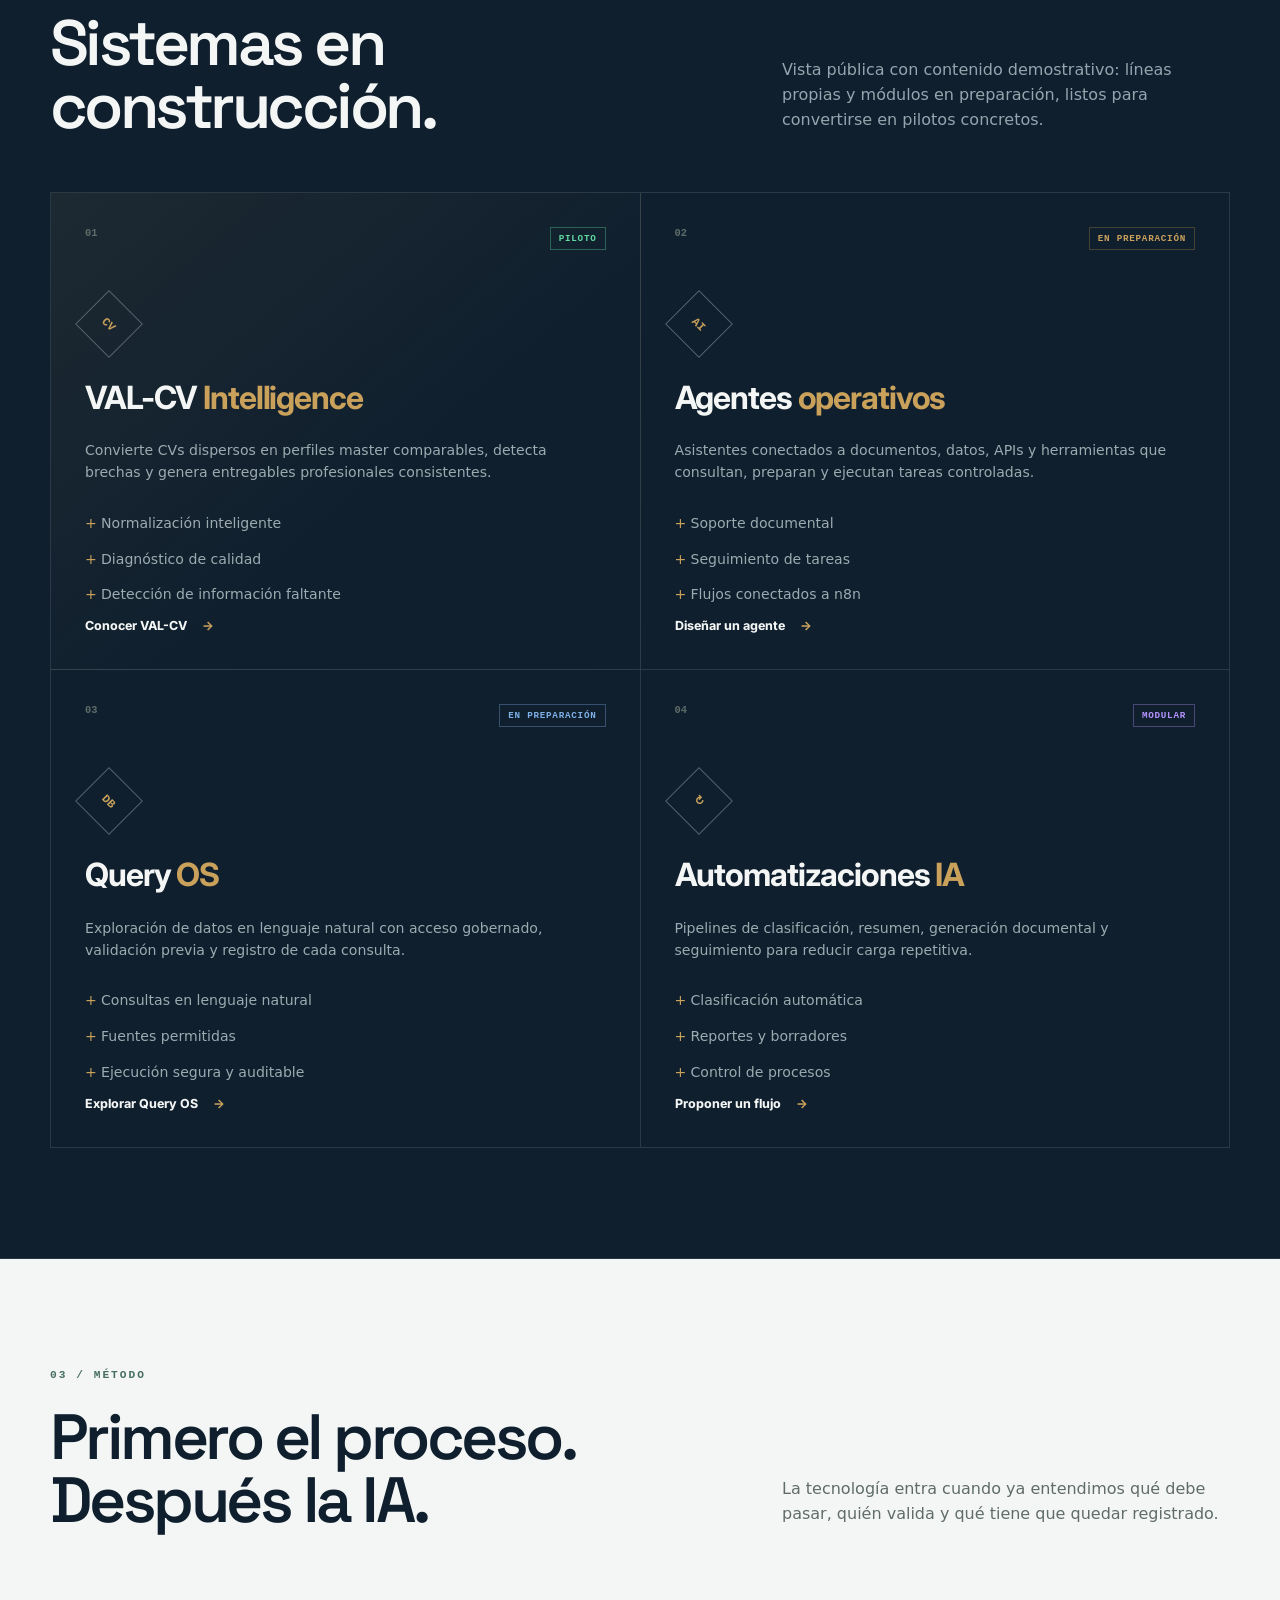
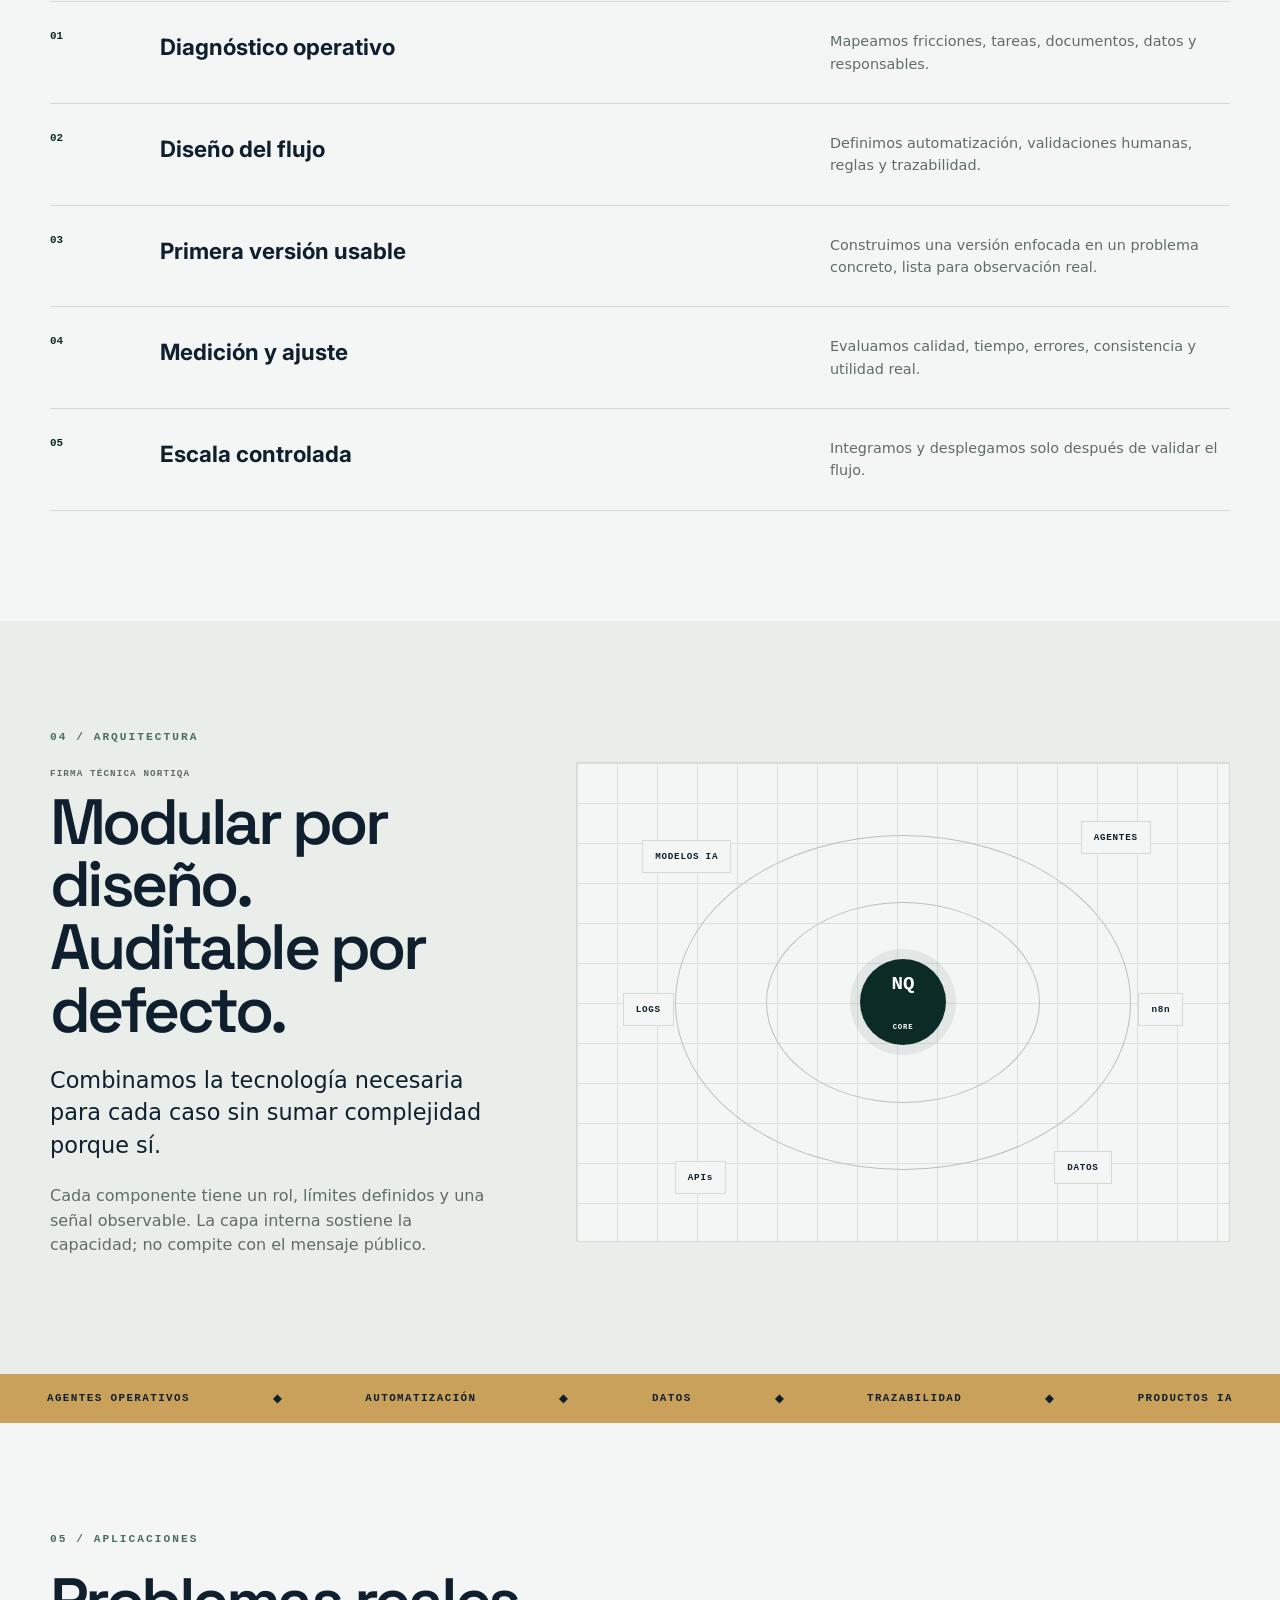
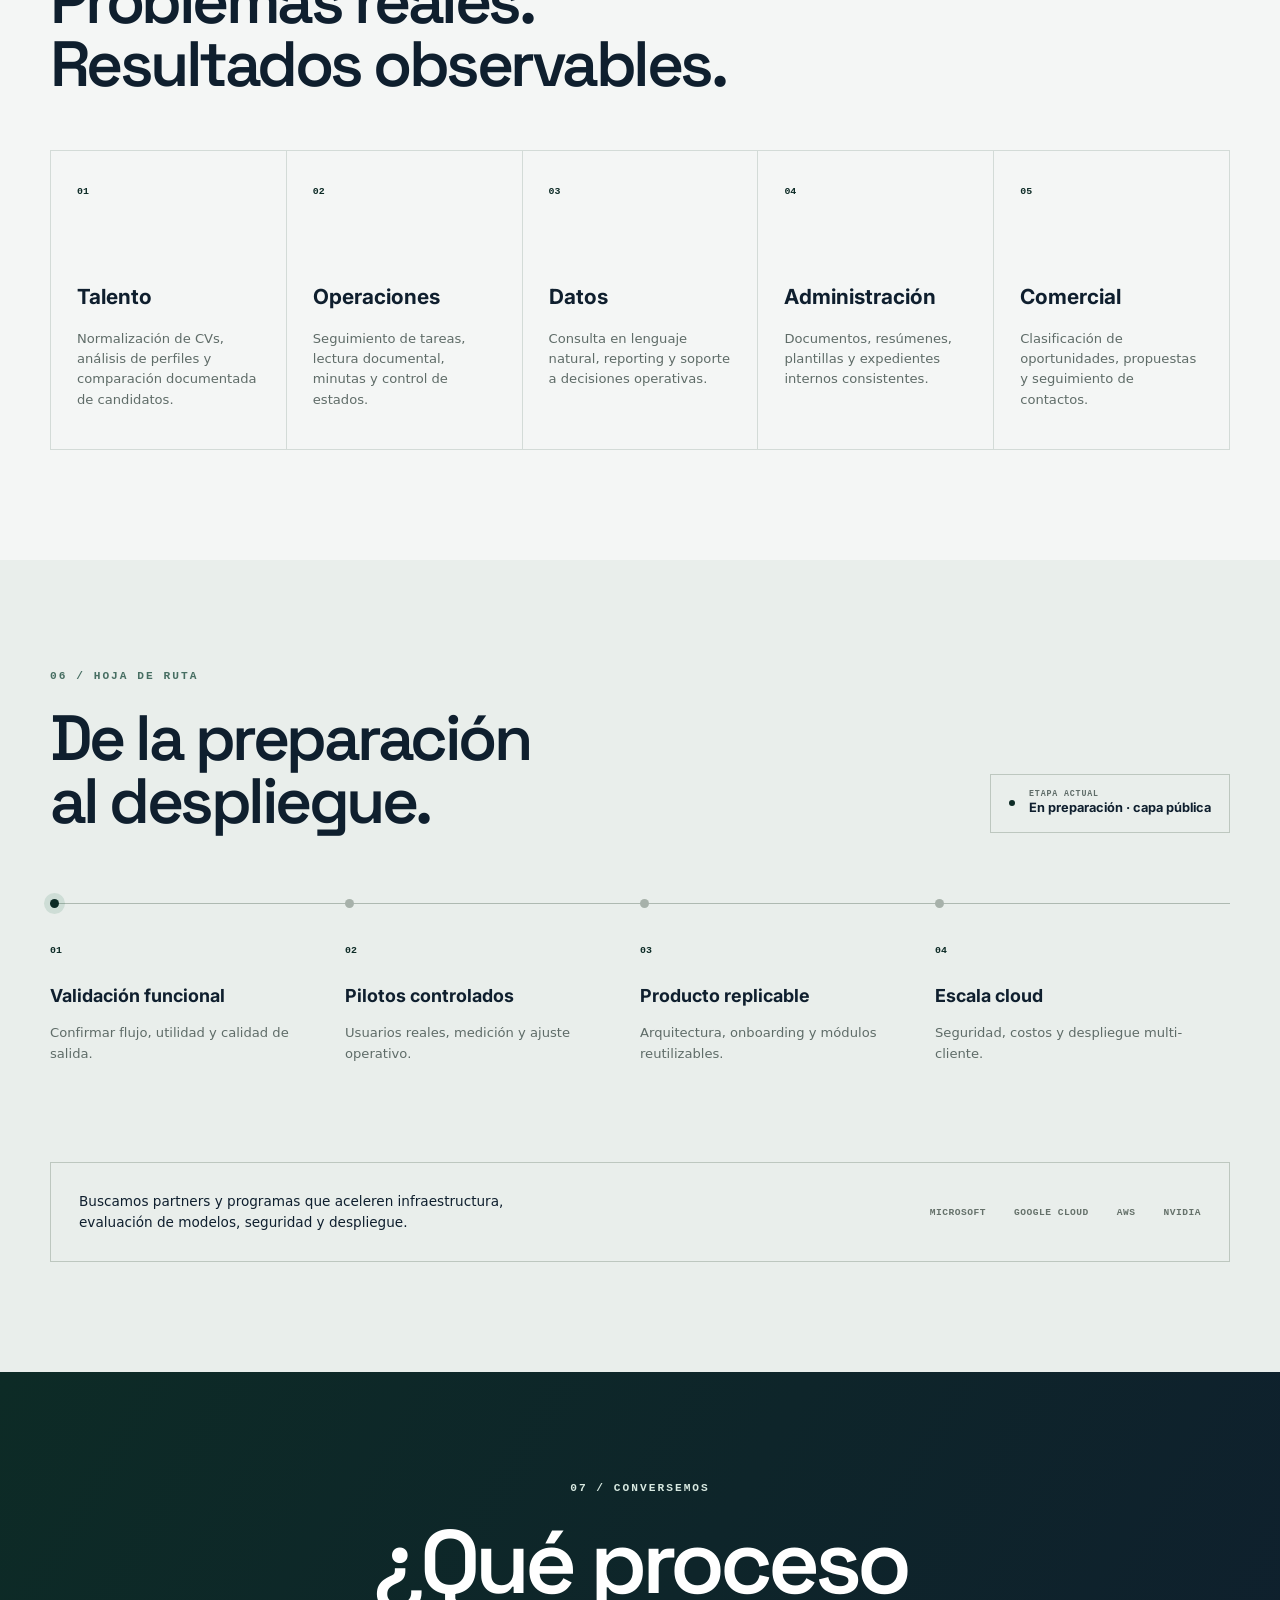
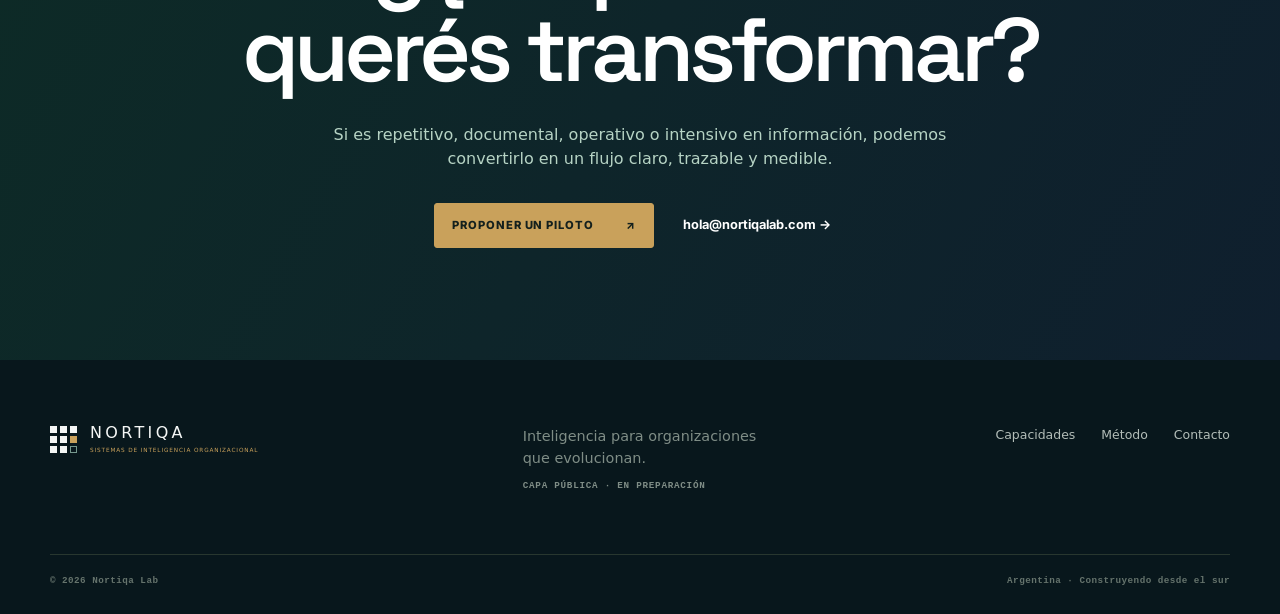
==== commit 49a7ac66: "fix(exports): soften staging meta copy on home polish Hero eyebrow, capacidades H2, and architecture" ====
--- a/exports/nortiqa-home-polish/index.html
+++ b/exports/nortiqa-home-polish/index.html
@@ -41,7 +41,7 @@
     <section class="hero" id="inicio">
       <div class="wrap hero-grid">
         <div class="hero-copy">
-          <p class="eyebrow"><span></span> Capa pública · En preparación</p>
+          <p class="eyebrow"><span></span> En preparación</p>
           <h1>Sistemas de<br>inteligencia<br><em>organizacional.</em></h1>
           <p class="hero-lead">Transformamos estructuras en organizaciones capaces de aprender, adaptarse y evolucionar más allá de las personas que las integran.</p>
           <div class="hero-actions">
@@ -90,9 +90,9 @@
         <div class="section-head">
           <div>
             <p class="section-index light">02 / CAPACIDADES</p>
-            <h2>En preparación</h2>
-          </div>
-          <p>Vista pública con contenido demostrativo de líneas propias y módulos listos para convertirse en pilotos concretos.</p>
+            <h2>Sistemas en<br>construcción.</h2>
+          </div>
+          <p>Vista pública con contenido demostrativo: líneas propias y módulos en preparación, listos para convertirse en pilotos concretos.</p>
         </div>
         <div class="product-grid">
           <article class="product-card featured">
@@ -172,10 +172,10 @@
       <div class="wrap architecture-grid">
         <div>
           <p class="section-index">04 / ARQUITECTURA</p>
-          <p class="layer-note">Capa interna · firma técnica NORTIQA</p>
+          <p class="layer-note">Firma técnica NORTIQA</p>
           <h2>Modular por diseño.<br>Auditable por defecto.</h2>
           <p class="lead">Combinamos la tecnología necesaria para cada caso sin sumar complejidad porque sí.</p>
-          <p>Cada componente tiene un rol, límites definidos y una señal observable. Esta capa no es el protagonista público: sostiene la capacidad.</p>
+          <p>Cada componente tiene un rol, límites definidos y una señal observable. La capa interna sostiene la capacidad; no compite con el mensaje público.</p>
         </div>
         <div class="tech-map" aria-label="Mapa técnico NORTIQA">
           <span class="tech-core">NQ<br><small>CORE</small></span>
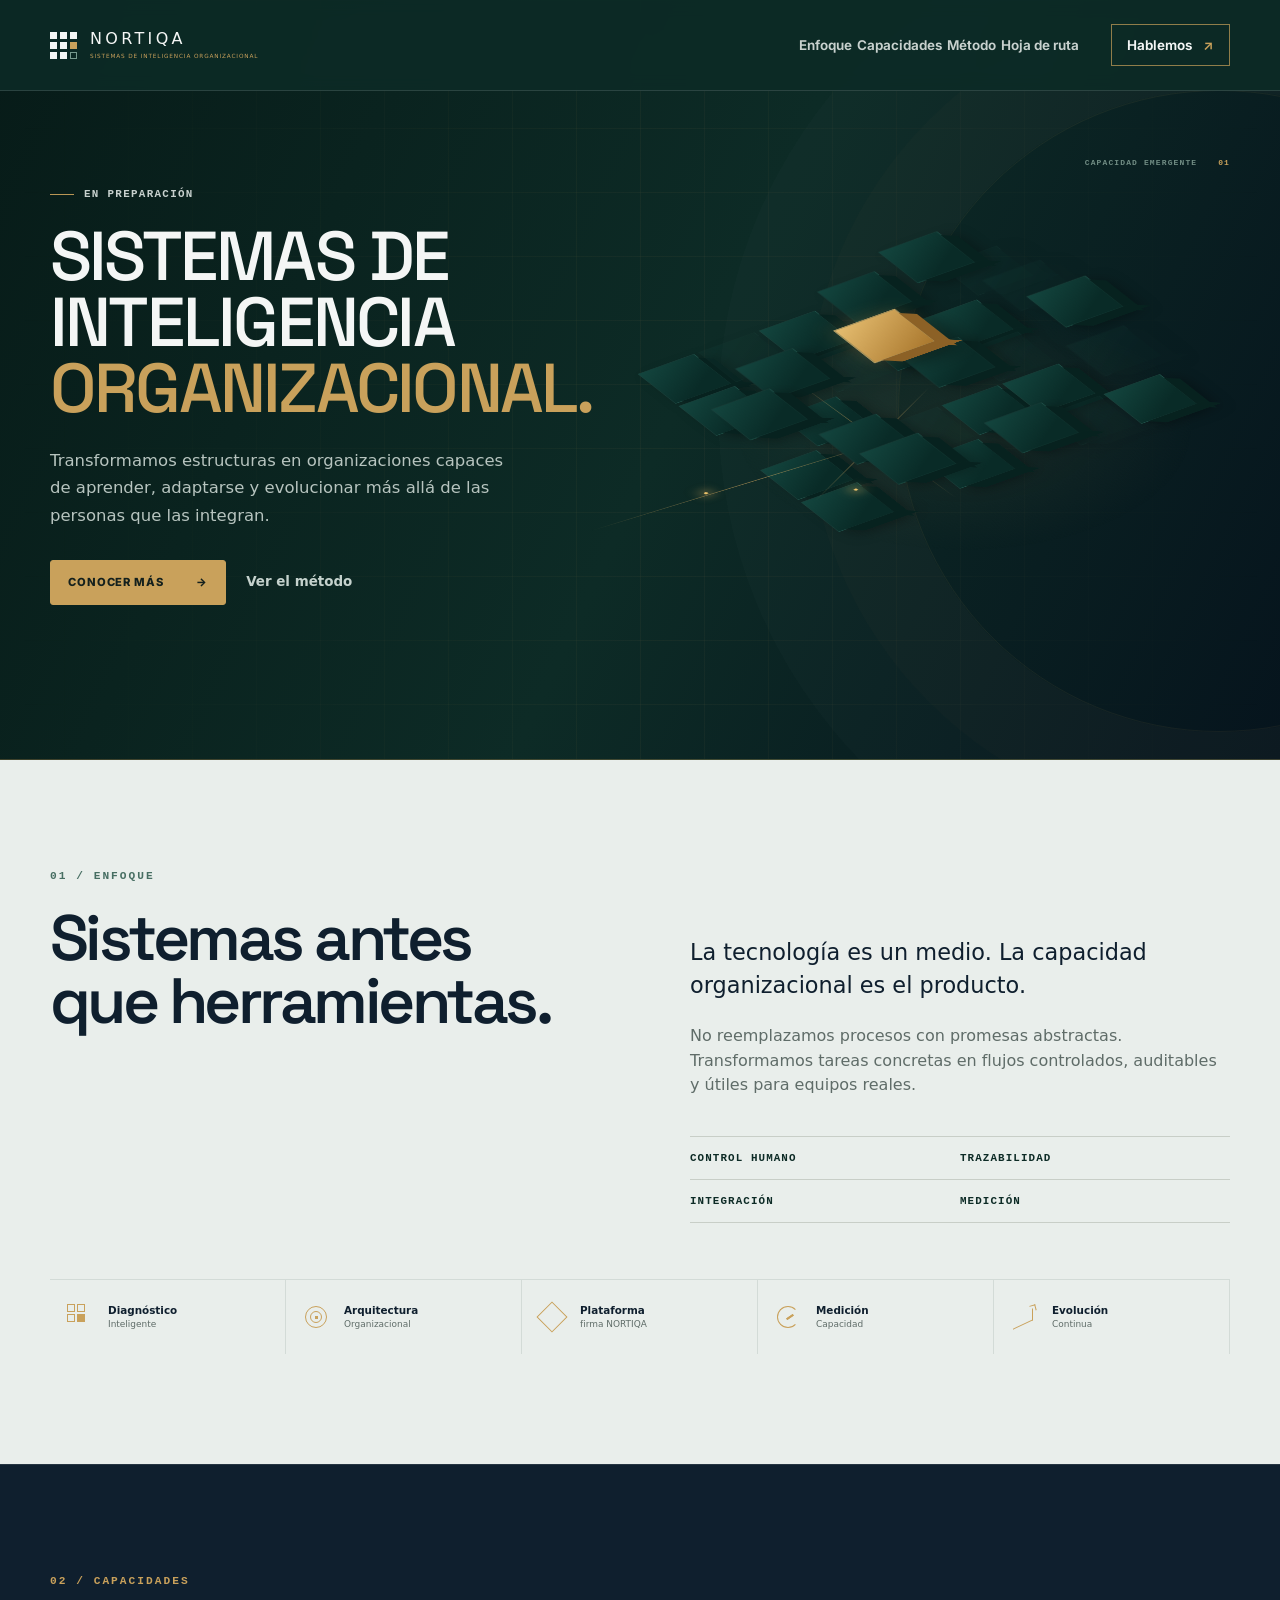
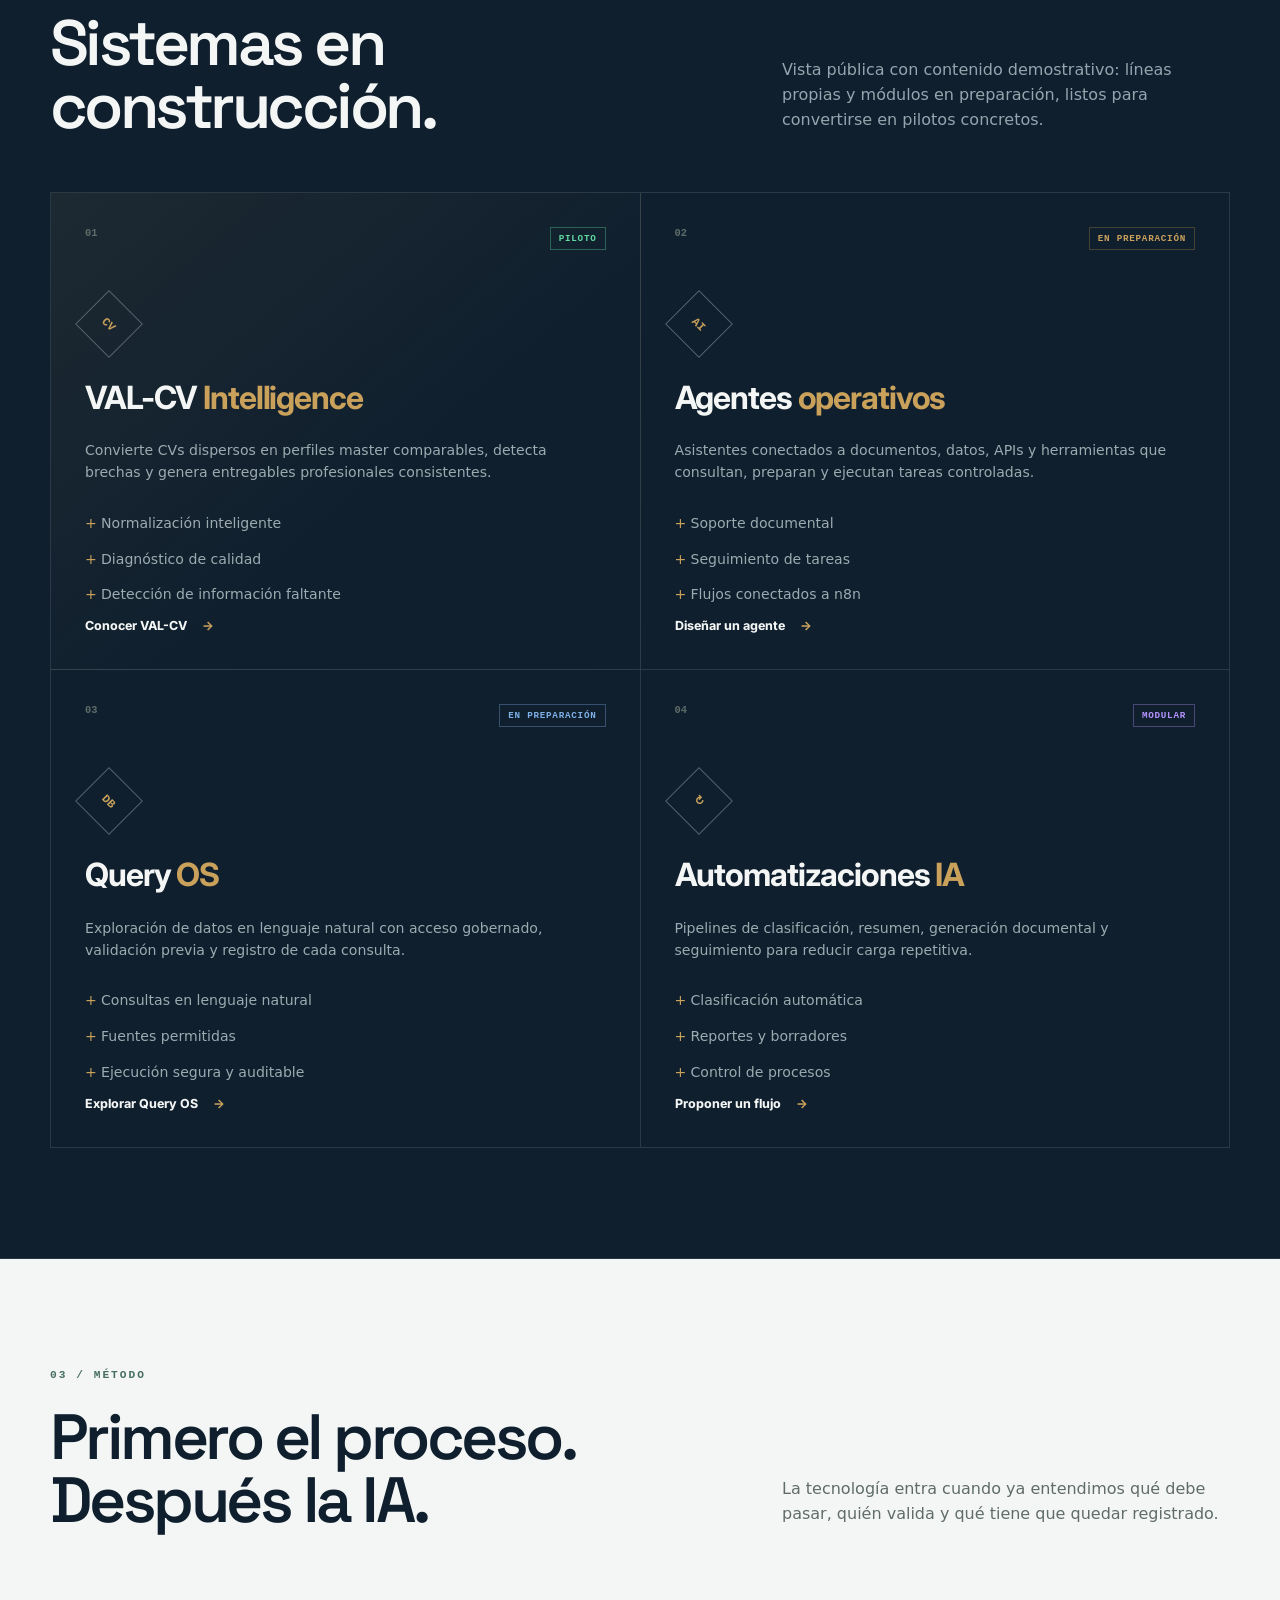
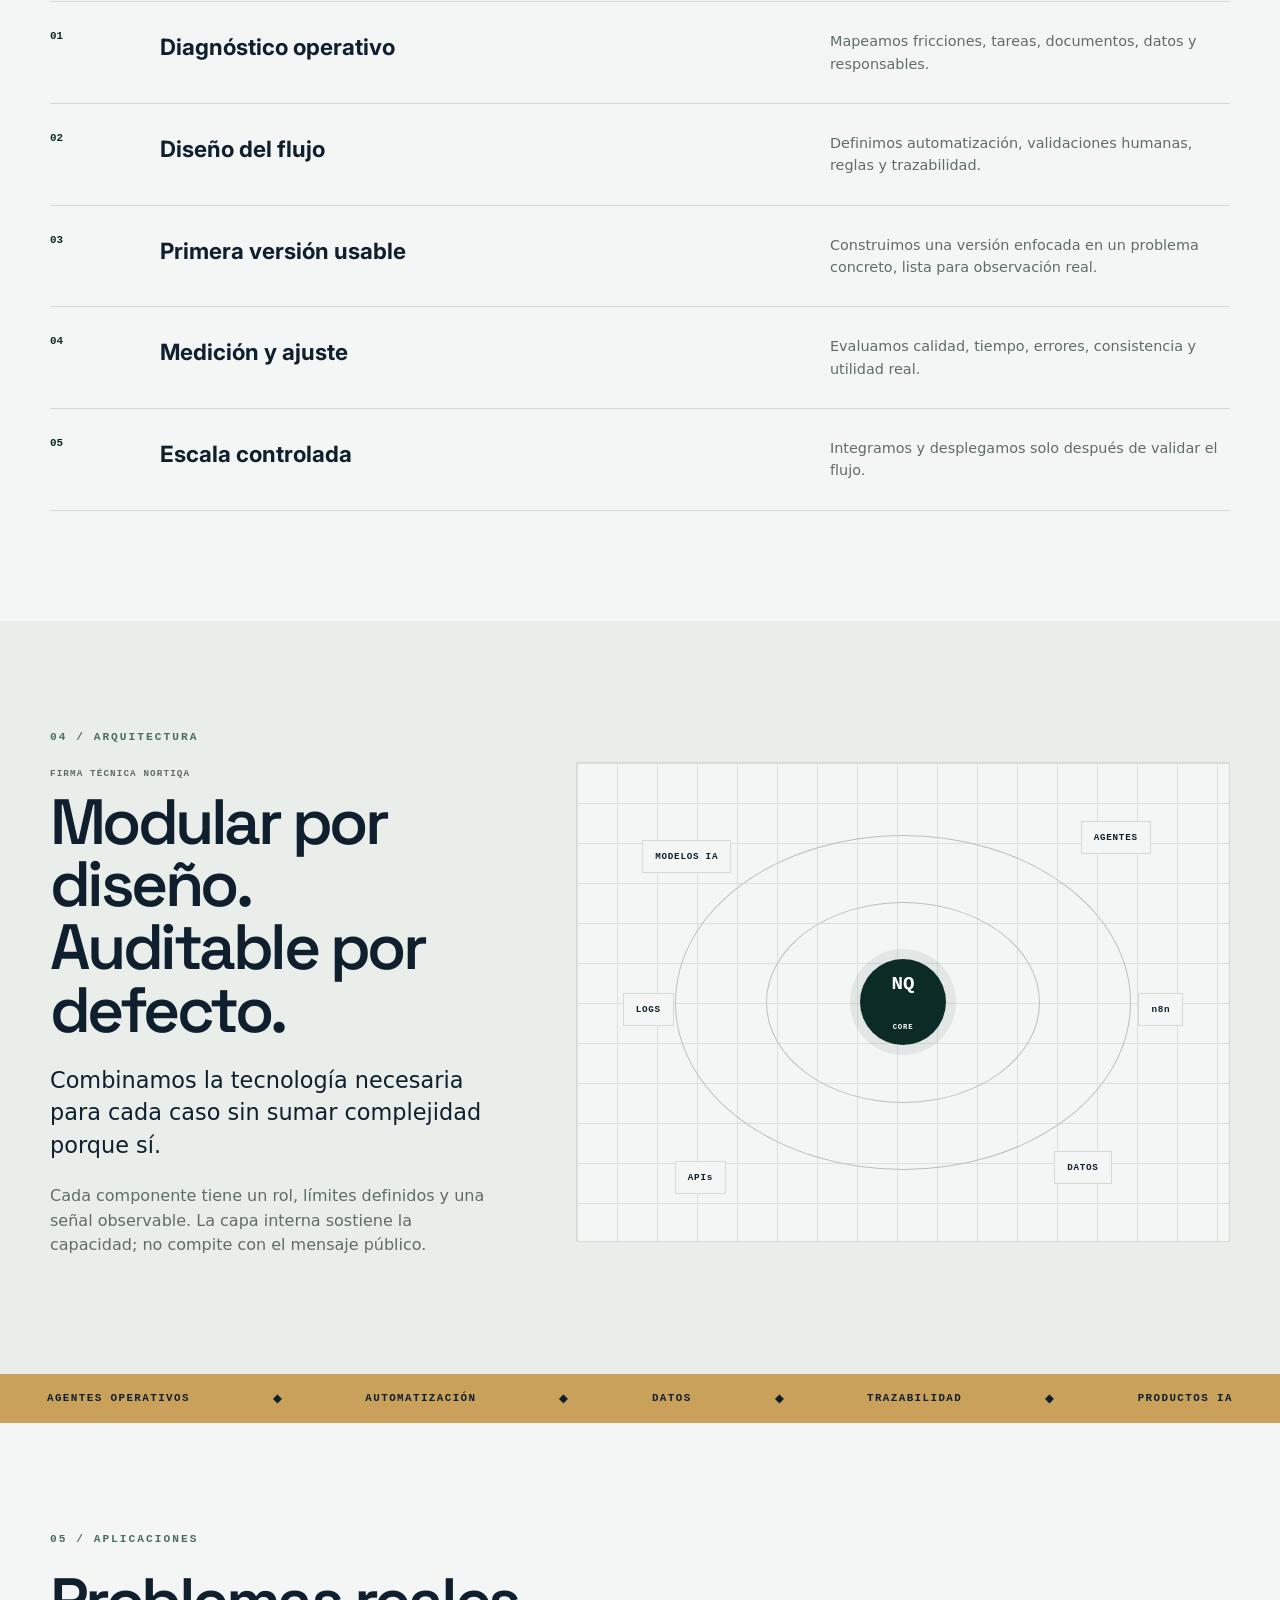
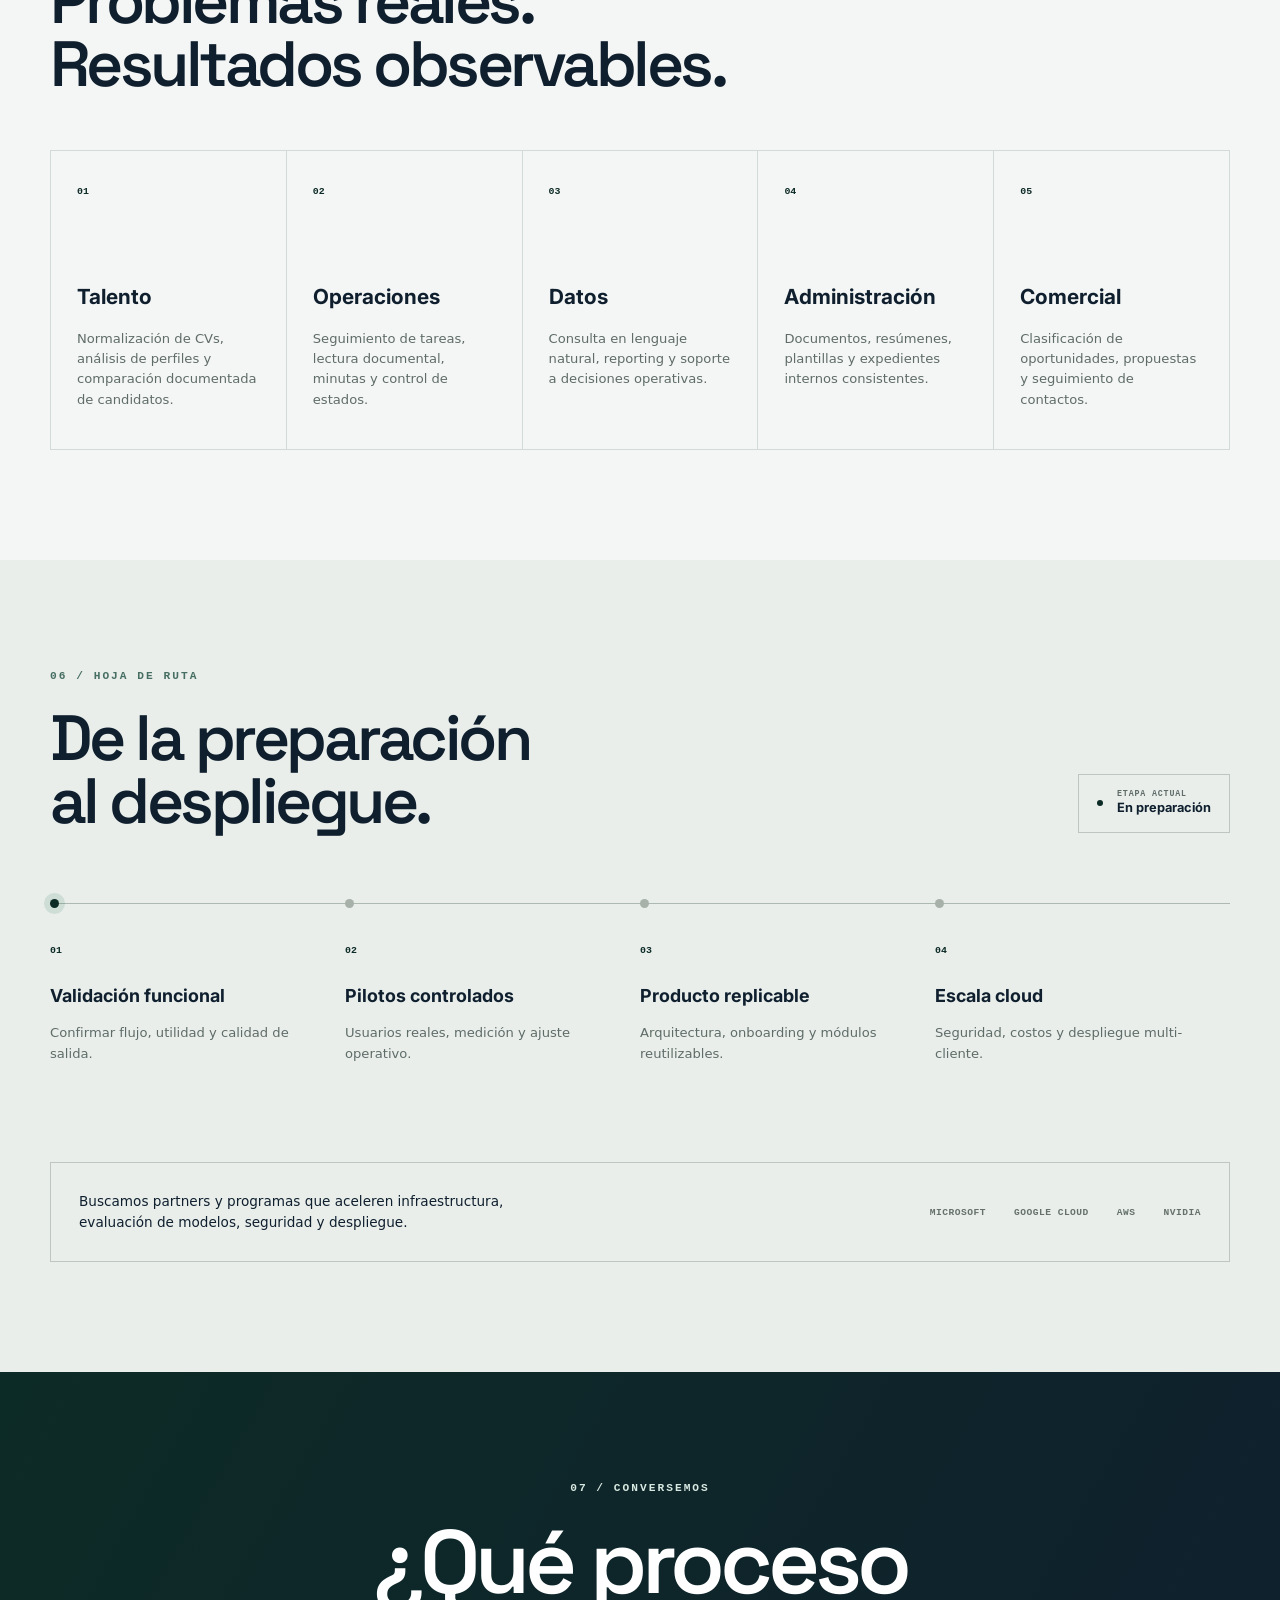
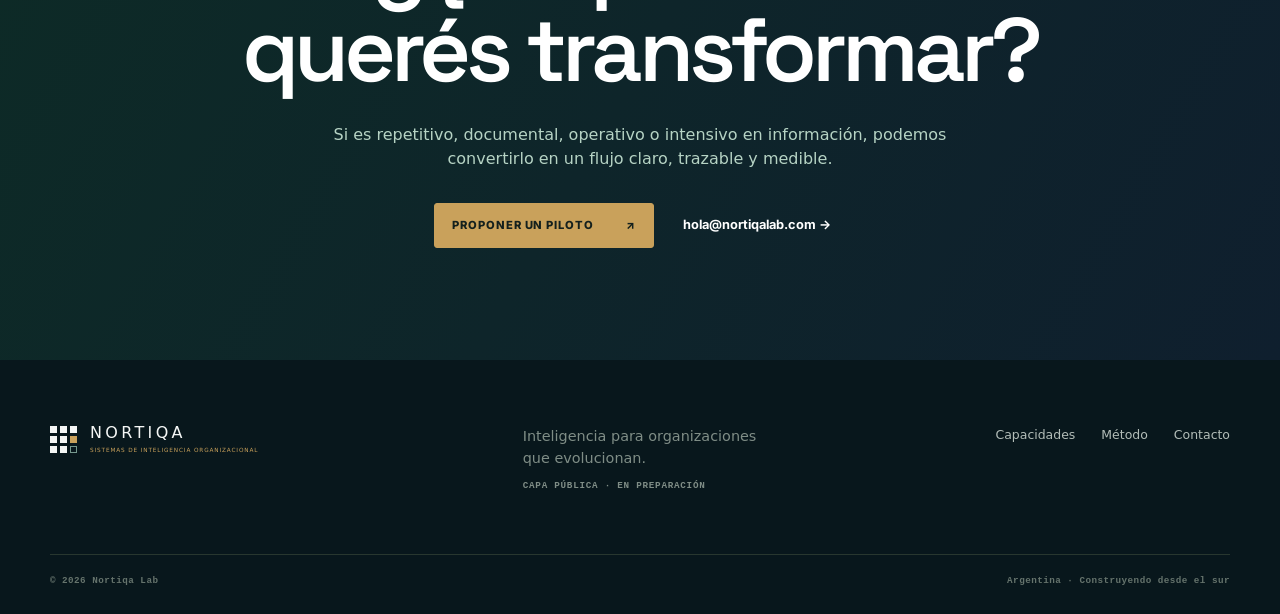
==== commit 56ee1765: "fix(exports): quiet roadmap stage badge copy Co-authored-by: giovanyalbea-dotcom <giovanyalbea-dotco" ====
--- a/exports/nortiqa-home-polish/index.html
+++ b/exports/nortiqa-home-polish/index.html
@@ -227,7 +227,7 @@
             <span></span>
             <div>
               <small>ETAPA ACTUAL</small>
-              <strong>En preparación · capa pública</strong>
+              <strong>En preparación</strong>
             </div>
           </div>
         </div>
